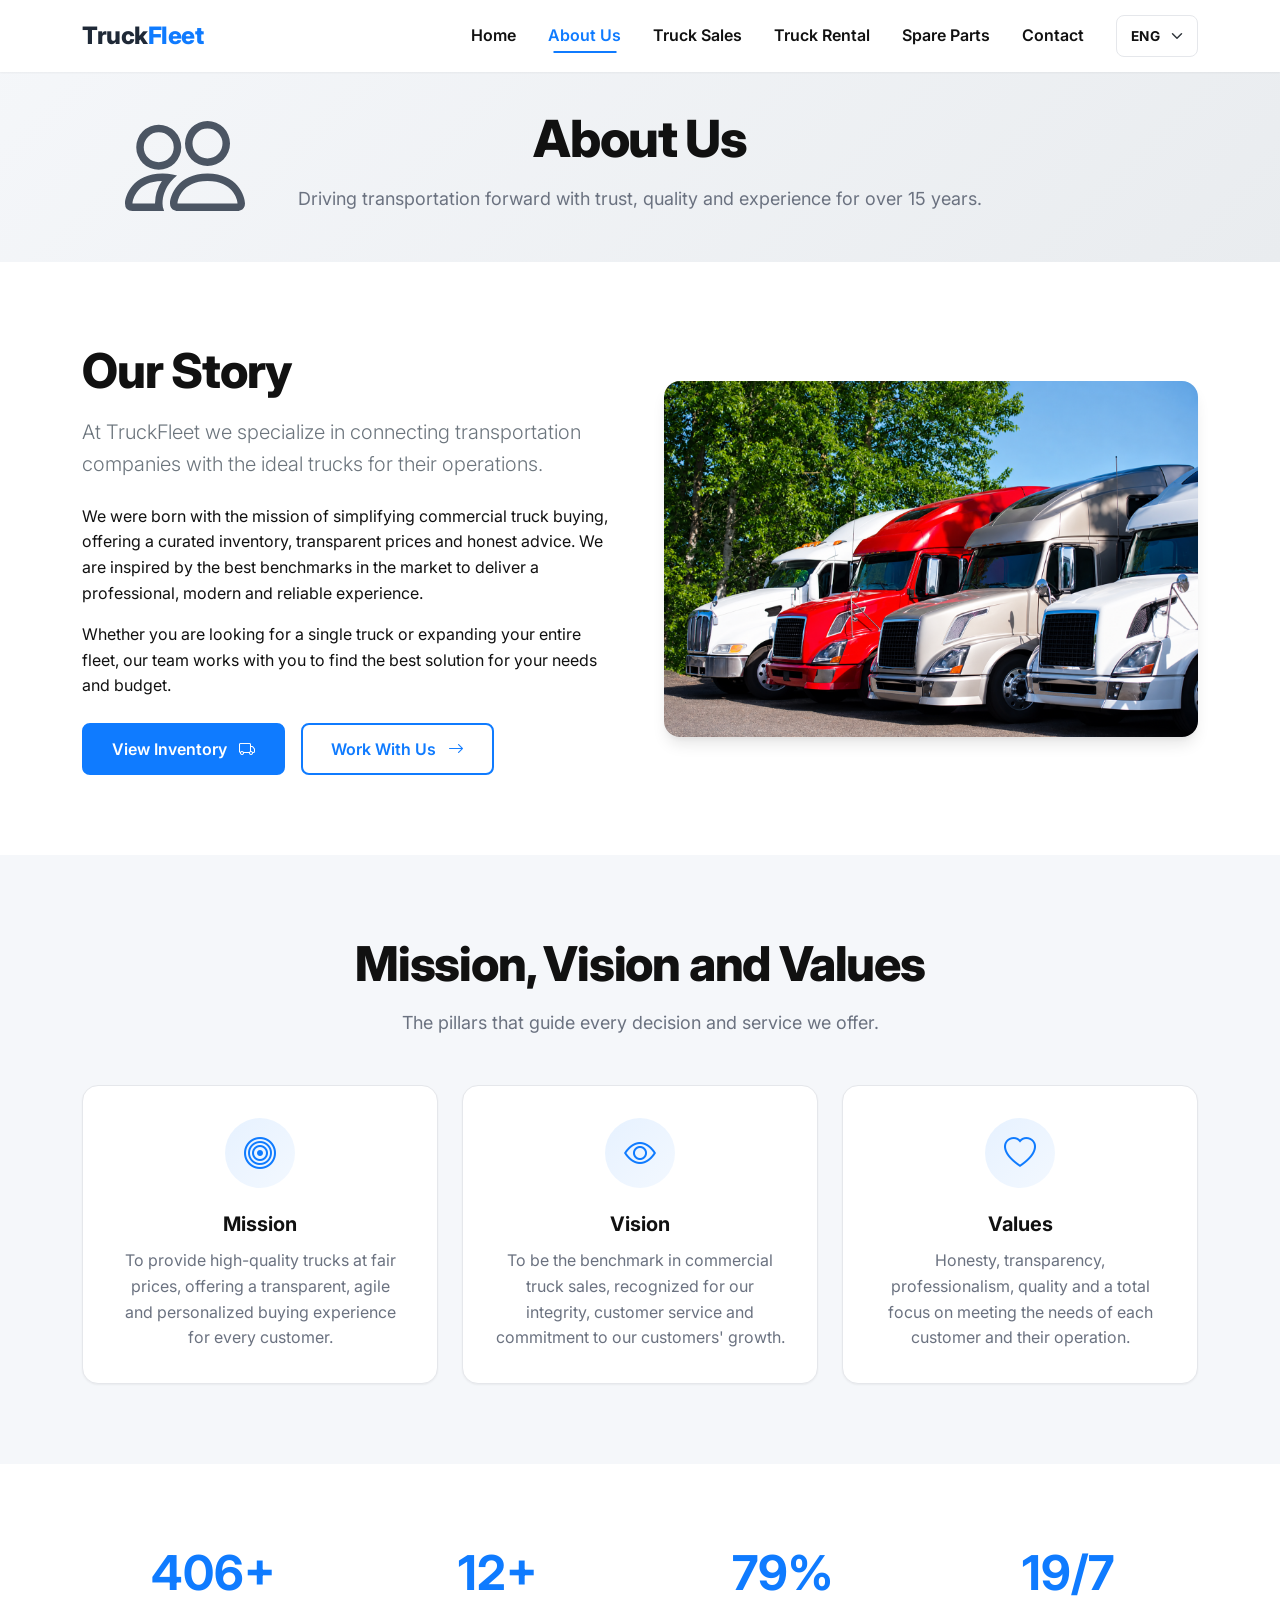
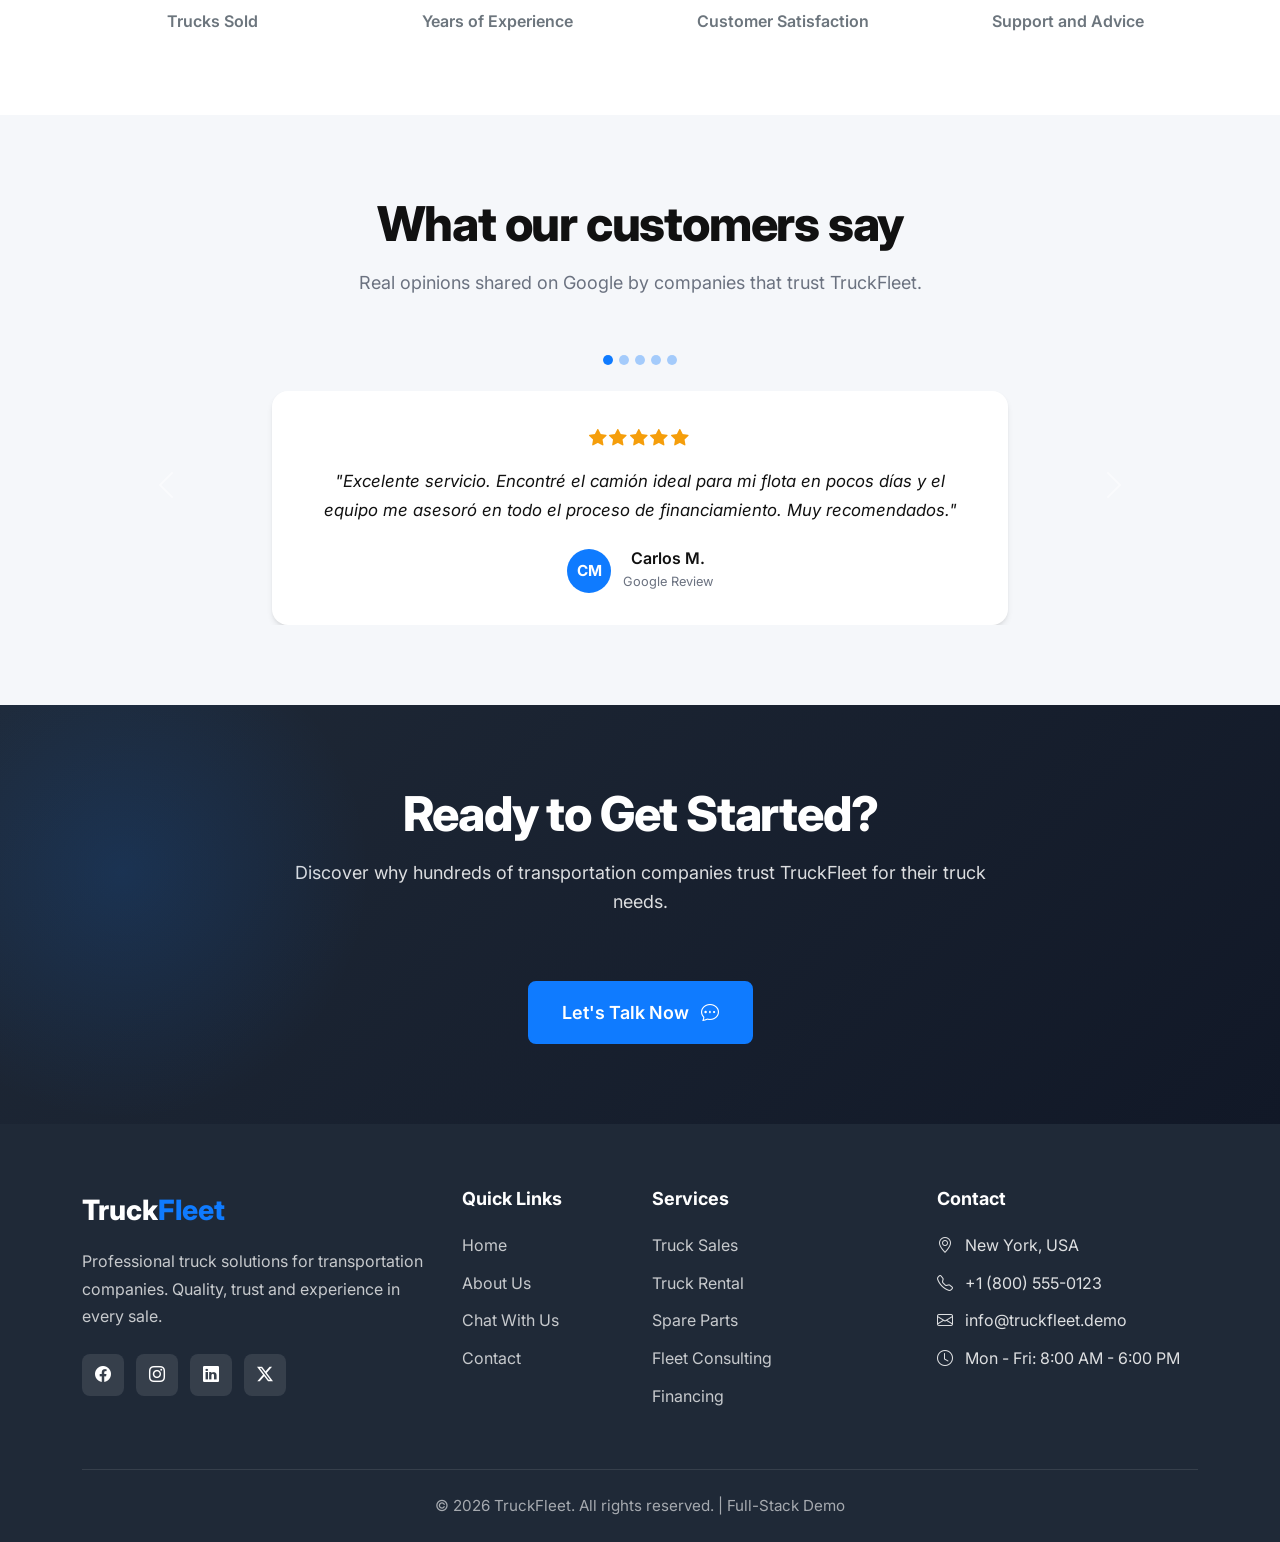
==== frontend/pages/about.html @ 60c34668 "Primer commit" ====
<!DOCTYPE html>
<html lang="en">

<head>
  <meta charset="UTF-8" />
  <meta name="viewport" content="width=device-width, initial-scale=1.0" />
  <meta name="description" content="TruckFleet - Conoce nuestra historia, misión, visión y valores." />
  <title>TruckFleet | Nosotros</title>

  <!-- Idioma: aplica la preferencia antes de pintar para evitar parpadeos -->
  <script>
    (function () {
      var language = "en";
      try {
        language = localStorage.getItem("truckfleet-language") || "en";
      } catch (error) {
        language = "en";
      }
      document.documentElement.lang = language;
      document.documentElement.classList.add("i18n-pending");
      window.setTimeout(function () {
        document.documentElement.classList.remove("i18n-pending");
      }, 2500);
    })();
  </script>

  <!-- Favicon -->
  <link rel="icon" type="image/svg+xml" href="data:image/svg+xml,%3Csvg xmlns='http://www.w3.org/2000/svg' viewBox='0 0 24 24'%3E%3Cpath fill='%230F7BFF' d='M18.92 6.01C18.72 5.42 18.16 5 17.5 5h-11c-.66 0-1.22.42-1.42 1.01L3 12v8c0 .55.45 1 1 1h1c.55 0 1-.45 1-1v-1h12v1c0 .55.45 1 1 1h1c.55 0 1-.45 1-1v-8l-2.08-5.99zM6.5 16c-.83 0-1.5-.67-1.5-1.5S5.67 13 6.5 13s1.5.67 1.5 1.5S7.33 16 6.5 16zm11 0c-.83 0-1.5-.67-1.5-1.5s.67-1.5 1.5-1.5 1.5.67 1.5 1.5-.67 1.5-1.5 1.5zM5 11l1.5-4.5h11L19 11H5z'/%3E%3C/svg%3E" />

  <!-- Bootstrap 5 CSS -->
  <link href="https://cdn.jsdelivr.net/npm/bootstrap@5.3.3/dist/css/bootstrap.min.css" rel="stylesheet" />

  <!-- Bootstrap Icons -->
  <link rel="stylesheet" href="https://cdn.jsdelivr.net/npm/bootstrap-icons@1.11.3/font/bootstrap-icons.min.css" />

  <!-- Google Fonts -->
  <link rel="preconnect" href="https://fonts.googleapis.com" />
  <link rel="preconnect" href="https://fonts.gstatic.com" crossorigin />
  <link href="https://fonts.googleapis.com/css2?family=Inter:wght@300;400;500;600;700;800&display=swap"
    rel="stylesheet" />

  <!-- Custom CSS -->
  <link rel="stylesheet" href="../assets/css/styles.css" />
</head>

<body>
  <!-- Navbar -->
  <nav class="navbar navbar-expand-lg navbar-light fixed-top">
    <div class="container">
      <a class="navbar-brand" href="../../index.html">
        Truck<span>Fleet</span>
      </a>
      <button class="navbar-toggler" type="button" data-bs-toggle="collapse" data-bs-target="#navbarNav"
        aria-controls="navbarNav" aria-expanded="false" aria-label="Alternar navegación">
        <span class="navbar-toggler-icon"></span>
      </button>
      <div class="collapse navbar-collapse" id="navbarNav">
        <ul class="navbar-nav ms-auto">
          <li class="nav-item">
            <a class="nav-link" href="../../index.html">Inicio</a>
          </li>
          <li class="nav-item">
            <a class="nav-link active" href="./about.html">Nosotros</a>
          </li>
          <li class="nav-item">
            <a class="nav-link" href="./truck-sales.html">Venta de Camiones</a>
          </li>
          <li class="nav-item">
            <a class="nav-link" href="./truck-rental.html">Renta de Camiones</a>
          </li>
          <li class="nav-item">
            <a class="nav-link" href="./spare-parts.html">Repuestos</a>
          </li>
          <li class="nav-item">
            <a class="nav-link" href="./contact.html">Contacto</a>
          </li>
          <li class="nav-item language-switcher ms-lg-3 mt-2 mt-lg-0">
            <select id="languageSelect" class="form-select language-select" aria-label="Idioma">
              <option value="en">ENG</option>
              <option value="es">SPA</option>
            </select>
          </li>
        </ul>
      </div>
    </div>
  </nav>

  <!-- Page Header -->
  <header class="page-header page-header--with-icon">
    <div class="container">
      <div class="page-header-content">
        <!-- Icono de equipo (About Us) -->
        <svg class="page-header-icon" viewBox="0 0 16 16" fill="currentColor" aria-hidden="true" focusable="false">
          <path
            d="M15 14s1 0 1-1-1-4-5-4-5 3-5 4 1 1 1 1zm-7.978-1L7 12.996c.001-.264.167-1.03.76-1.72C8.312 10.629 9.282 10 11 10c1.717 0 2.687.63 3.24 1.276.593.69.758 1.457.76 1.72l-.008.002-.014.002zM11 7a2 2 0 1 0 0-4 2 2 0 0 0 0 4m3-2a3 3 0 1 1-6 0 3 3 0 0 1 6 0M6.936 9.28a6 6 0 0 0-1.23-.247A7 7 0 0 0 5 9c-4 0-5 3-5 4q0 1 1 1h4.216A2.24 2.24 0 0 1 5 13c0-1.01.377-2.042 1.09-2.904.243-.294.526-.569.846-.816M4.92 10A5.5 5.5 0 0 0 4 13H1c0-.26.164-1.03.76-1.724.545-.636 1.492-1.256 3.16-1.275ZM1.5 5.5a3 3 0 1 1 6 0 3 3 0 0 1-6 0m3-2a2 2 0 1 0 0 4 2 2 0 0 0 0-4" />
        </svg>
        <div>
          <h1 class="page-title">Sobre Nosotros</h1>
          <p class="page-subtitle">
            Impulsando el transporte con confianza, calidad y experiencia desde
            hace más de 15 años.
          </p>
        </div>
      </div>
    </div>
  </header>

  <!-- About Section -->
  <section class="section-padding">
    <div class="container">
      <div class="row align-items-center g-5">
        <div class="col-lg-6">
          <h2 class="section-title mb-3">Nuestra Historia</h2>
          <p class="lead text-secondary mb-4">
            En TruckFleet nos especializamos en conectar a empresas de
            transporte con los camiones ideales para sus operaciones.
          </p>
          <p class="mb-3">
            Nacimos con la misión de simplificar la compra de camiones
            comerciales, ofreciendo un inventario curado, precios transparentes
            y asesoría honesta. Nos inspiramos en los mejores referentes del
            mercado para brindar una experiencia profesional, moderna y
            confiable.
          </p>
          <p class="mb-4">
            Ya sea que busques un solo camión o ampliar toda tu flota, nuestro
            equipo trabaja contigo para encontrar la mejor solución adaptada a
            tus necesidades y presupuesto.
          </p>
          <div class="d-flex flex-wrap gap-3">
            <a href="./truck-sales.html" class="btn btn-primary">
              Ver Inventario
              <i class="bi bi-truck ms-2"></i>
            </a>
            <a href="./contact.html" class="btn btn-outline-primary">
              Trabaja con Nosotros
              <i class="bi bi-arrow-right ms-2"></i>
            </a>
          </div>
        </div>
        <div class="col-lg-6">
          <img src="../assets/img/second_demo_webp_truck_image_1.png" alt="Flota de camiones profesionales" class="about-image img-fluid"
            loading="lazy" />
        </div>
      </div>
    </div>
  </section>

  <!-- Mission Vision Values -->
  <section class="section-padding section-bg-light">
    <div class="container">
      <div class="text-center">
        <h2 class="section-title">Misión, Visión y Valores</h2>
        <p class="section-subtitle">
          Los pilares que guían cada decisión y servicio que ofrecemos.
        </p>
      </div>
      <div class="row g-4">
        <div class="col-md-4">
          <div class="value-card">
            <div class="value-icon">
              <i class="bi bi-bullseye"></i>
            </div>
            <h4 class="value-title">Misión</h4>
            <p class="value-text">
              Proporcionar camiones de alta calidad a precios justos,
              ofreciendo una experiencia de compra transparente, ágil y
              personalizada para cada cliente.
            </p>
          </div>
        </div>
        <div class="col-md-4">
          <div class="value-card">
            <div class="value-icon">
              <i class="bi bi-eye"></i>
            </div>
            <h4 class="value-title">Visión</h4>
            <p class="value-text">
              Ser la referencia en venta de camiones comerciales, reconocidos
              por nuestra integridad, servicio al cliente y compromiso con el
              crecimiento de nuestros clientes.
            </p>
          </div>
        </div>
        <div class="col-md-4">
          <div class="value-card">
            <div class="value-icon">
              <i class="bi bi-heart"></i>
            </div>
            <h4 class="value-title">Valores</h4>
            <p class="value-text">
              Honradez, transparencia, profesionalismo, calidad y enfoque
              total en satisfacer las necesidades de cada cliente y su
              operación.
            </p>
          </div>
        </div>
      </div>
    </div>
  </section>

  <!-- Stats Section -->
  <section class="section-padding">
    <div class="container">
      <div class="row text-center g-4">
        <div class="col-md-3 col-6">
          <h2 class="display-5 fw-bold text-primary-custom mb-2" data-count="500" data-suffix="+">500+</h2>
          <p class="text-secondary fw-semibold mb-0">Camiones Vendidos</p>
        </div>
        <div class="col-md-3 col-6">
          <h2 class="display-5 fw-bold text-primary-custom mb-2" data-count="15" data-suffix="+">15+</h2>
          <p class="text-secondary fw-semibold mb-0">Años de Experiencia</p>
        </div>
        <div class="col-md-3 col-6">
          <h2 class="display-5 fw-bold text-primary-custom mb-2" data-count="98" data-suffix="%">98%</h2>
          <p class="text-secondary fw-semibold mb-0">Satisfacción Cliente</p>
        </div>
        <div class="col-md-3 col-6">
          <h2 class="display-5 fw-bold text-primary-custom mb-2" data-count="24" data-suffix="/7">24/7</h2>
          <p class="text-secondary fw-semibold mb-0">Soporte y Asesoría</p>
        </div>
      </div>
    </div>
  </section>

  <!-- Reviews Section -->
  <section class="section-padding section-bg-light">
    <div class="container">
      <div class="text-center mb-5">
        <h2 class="section-title">Lo que dicen nuestros clientes</h2>
        <p class="section-subtitle">
          Opiniones reales compartidas en Google por empresas que confían en
          TruckFleet.
        </p>
      </div>
      <div id="reviewsCarousel" class="carousel slide review-carousel" data-bs-ride="carousel" data-bs-interval="5000">
        <div class="carousel-indicators">
          <button type="button" data-bs-target="#reviewsCarousel" data-bs-slide-to="0" class="active" aria-current="true" aria-label="Opinión 1"></button>
          <button type="button" data-bs-target="#reviewsCarousel" data-bs-slide-to="1" aria-label="Opinión 2"></button>
          <button type="button" data-bs-target="#reviewsCarousel" data-bs-slide-to="2" aria-label="Opinión 3"></button>
          <button type="button" data-bs-target="#reviewsCarousel" data-bs-slide-to="3" aria-label="Opinión 4"></button>
          <button type="button" data-bs-target="#reviewsCarousel" data-bs-slide-to="4" aria-label="Opinión 5"></button>
        </div>
        <div class="carousel-inner">
          <div class="carousel-item active">
            <div class="row justify-content-center">
              <div class="col-lg-8">
                <div class="review-card">
                  <div class="review-stars">
                    <i class="bi bi-star-fill"></i><i class="bi bi-star-fill"></i><i class="bi bi-star-fill"></i><i class="bi bi-star-fill"></i><i class="bi bi-star-fill"></i>
                  </div>
                  <p class="review-text">
                    "Excelente servicio. Encontré el camión ideal para mi flota en
                    pocos días y el equipo me asesoró en todo el proceso de
                    financiamiento. Muy recomendados."
                  </p>
                  <div class="review-author">
                    <div class="review-avatar">CM</div>
                    <div>
                      <h6 class="review-name mb-0">Carlos M.</h6>
                      <small class="review-source">Google Review</small>
                    </div>
                  </div>
                </div>
              </div>
            </div>
          </div>
          <div class="carousel-item">
            <div class="row justify-content-center">
              <div class="col-lg-8">
                <div class="review-card">
                  <div class="review-stars">
                    <i class="bi bi-star-fill"></i><i class="bi bi-star-fill"></i><i class="bi bi-star-fill"></i><i class="bi bi-star-fill"></i><i class="bi bi-star-fill"></i>
                  </div>
                  <p class="review-text">
                    "Los repuestos originales que ofrecen son de primera calidad.
                    El envío fue rápido y la garantía me dio mucha tranquilidad
                    para mi operación."
                  </p>
                  <div class="review-author">
                    <div class="review-avatar">AR</div>
                    <div>
                      <h6 class="review-name mb-0">Ana R.</h6>
                      <small class="review-source">Google Review</small>
                    </div>
                  </div>
                </div>
              </div>
            </div>
          </div>
          <div class="carousel-item">
            <div class="row justify-content-center">
              <div class="col-lg-8">
                <div class="review-card">
                  <div class="review-stars">
                    <i class="bi bi-star-fill"></i><i class="bi bi-star-fill"></i><i class="bi bi-star-fill"></i><i class="bi bi-star-fill"></i><i class="bi bi-star-fill"></i>
                  </div>
                  <p class="review-text">
                    "Renté un camión por tres meses y todo funcionó perfecto.
                    Mantenimiento incluido y soporte 24/7 real. Volveré a rentar
                    con ellos."
                  </p>
                  <div class="review-author">
                    <div class="review-avatar">JL</div>
                    <div>
                      <h6 class="review-name mb-0">Jorge L.</h6>
                      <small class="review-source">Google Review</small>
                    </div>
                  </div>
                </div>
              </div>
            </div>
          </div>
          <div class="carousel-item">
            <div class="row justify-content-center">
              <div class="col-lg-8">
                <div class="review-card">
                  <div class="review-stars">
                    <i class="bi bi-star-fill"></i><i class="bi bi-star-fill"></i><i class="bi bi-star-fill"></i><i class="bi bi-star-fill"></i><i class="bi bi-star-fill"></i>
                  </div>
                  <p class="review-text">
                    "Profesionales y transparentes. Los precios son competitivos
                    y la atención post-venta es excelente. Se nota la
                    experiencia."
                  </p>
                  <div class="review-author">
                    <div class="review-avatar">MG</div>
                    <div>
                      <h6 class="review-name mb-0">María G.</h6>
                      <small class="review-source">Google Review</small>
                    </div>
                  </div>
                </div>
              </div>
            </div>
          </div>
          <div class="carousel-item">
            <div class="row justify-content-center">
              <div class="col-lg-8">
                <div class="review-card">
                  <div class="review-stars">
                    <i class="bi bi-star-fill"></i><i class="bi bi-star-fill"></i><i class="bi bi-star-fill"></i><i class="bi bi-star-fill"></i><i class="bi bi-star-fill"></i>
                  </div>
                  <p class="review-text">
                    "La página es muy fácil de usar y el inventario está siempre
                    actualizado. Recomiendo TruckFleet sin dudar a otros
                    transportistas."
                  </p>
                  <div class="review-author">
                    <div class="review-avatar">LP</div>
                    <div>
                      <h6 class="review-name mb-0">Luis P.</h6>
                      <small class="review-source">Google Review</small>
                    </div>
                  </div>
                </div>
              </div>
            </div>
          </div>
        </div>
        <button class="carousel-control-prev" type="button" data-bs-target="#reviewsCarousel" data-bs-slide="prev">
          <span class="carousel-control-prev-icon" aria-hidden="true"></span>
          <span class="visually-hidden">Anterior</span>
        </button>
        <button class="carousel-control-next" type="button" data-bs-target="#reviewsCarousel" data-bs-slide="next">
          <span class="carousel-control-next-icon" aria-hidden="true"></span>
          <span class="visually-hidden">Siguiente</span>
        </button>
      </div>
    </div>
  </section>

  <!-- CTA -->
  <section class="cta-section section-padding">
    <div class="container">
      <div class="row justify-content-center text-center">
        <div class="col-lg-8">
          <h2 class="section-title">¿Listo para Empezar?</h2>
          <p class="section-subtitle">
            Descubre por qué cientos de empresas de transporte confían en
            TruckFleet para sus necesidades de camiones.
          </p>
          <a href="./contact.html" class="btn btn-primary btn-lg mt-3">
            Hablemos Ahora
            <i class="bi bi-chat-dots ms-2"></i>
          </a>
        </div>
      </div>
    </div>
  </section>

  <!-- Footer -->
  <footer class="footer">
    <div class="container">
      <div class="row g-4">
        <div class="col-lg-4 col-md-6">
          <a class="footer-brand" href="../../index.html">Truck<span>Fleet</span></a>
          <p class="footer-text">
            Soluciones profesionales en camiones para empresas de transporte.
            Calidad, confianza y experiencia en cada venta.
          </p>
          <div class="footer-social">
            <a href="#" class="social-link"><i class="bi bi-facebook"></i></a>
            <a href="#" class="social-link"><i class="bi bi-instagram"></i></a>
            <a href="#" class="social-link"><i class="bi bi-linkedin"></i></a>
            <a href="#" class="social-link"><i class="bi bi-twitter-x"></i></a>
          </div>
        </div>
        <div class="col-lg-2 col-md-6">
          <h5 class="footer-title">Enlaces Rápidos</h5>
          <ul class="footer-links">
            <li><a href="../../index.html">Inicio</a></li>
            <li><a href="./about.html">Nosotros</a></li>
            <li><a href="./contact.html">Chat With Us</a></li>
            <li><a href="./contact.html">Contacto</a></li>
          </ul>
        </div>
        <div class="col-lg-3 col-md-6">
          <h5 class="footer-title">Servicios</h5>
          <ul class="footer-links">
            <li><a href="./truck-sales.html">Venta de Camiones</a></li>
            <li><a href="./truck-rental.html">Renta de Camiones</a></li>
            <li><a href="./spare-parts.html">Spare Parts</a></li>
            <li><a href="./contact.html">Asesoría para Flotas</a></li>
            <li><a href="./contact.html">Financiamiento</a></li>
          </ul>
        </div>
        <div class="col-lg-3 col-md-6">
          <h5 class="footer-title">Contacto</h5>
          <ul class="footer-links">
            <li><i class="bi bi-geo-alt me-2"></i> New York, EE. UU.</li>
            <li><i class="bi bi-telephone me-2"></i> +1 (800) 555-0123</li>
            <li><i class="bi bi-envelope me-2"></i> info@truckfleet.demo</li>
            <li><i class="bi bi-clock me-2"></i> Lun - Vie: 8:00 AM - 6:00 PM</li>
          </ul>
        </div>
      </div>
      <div class="footer-bottom">
        <div class="text-center">
          <p class="copyright">
            &copy; <span id="current-year"></span> TruckFleet. Todos los
            derechos reservados. | Demo Full-Stack
          </p>
        </div>
      </div>
    </div>
  </footer>

  <!-- Bootstrap 5 JS -->
  <script src="https://cdn.jsdelivr.net/npm/bootstrap@5.3.3/dist/js/bootstrap.bundle.min.js"></script>
  <!-- Idioma compartido -->
  <script src="../assets/js/i18n.js"></script>
  <!-- Custom JS -->
  <script src="../assets/js/main.js"></script>
</body>

</html>
---- frontend/assets/css/styles.css ----
/* ===================================
   TruckFleet - Estilos personalizados
   =================================== */

:root {
  /* Paleta de colores */
  --primary-color: #0f7bff;
  --primary-color-hover: #0c6ce0;
  --secondary-color: #1f2937;
  --bg-light: #f5f7fa;
  --text-primary: #111111;
  --text-secondary: #6b7280;
  --border-color: #e5e7eb;
  --white: #ffffff;
  --success: #10b981;
  --warning: #f59e0b;
  --danger: #ef4444;

  /* Tipografía */
  --font-primary: "Inter", -apple-system, BlinkMacSystemFont, "Segoe UI", Roboto,
    Oxygen, Ubuntu, Cantarell, sans-serif;

  /* Espaciados */
  --section-padding: 5rem 0;
  --section-padding-sm: 3rem 0;

  /* Altura de la navbar fija (usada para compensar el encabezado de página) */
  --navbar-height: 76px;

  /* Sombras */
  --shadow-sm: 0 1px 2px 0 rgba(0, 0, 0, 0.05);
  --shadow-md: 0 4px 6px -1px rgba(0, 0, 0, 0.1),
    0 2px 4px -1px rgba(0, 0, 0, 0.06);
  --shadow-lg: 0 10px 15px -3px rgba(0, 0, 0, 0.1),
    0 4px 6px -2px rgba(0, 0, 0, 0.05);
  --shadow-xl: 0 20px 25px -5px rgba(0, 0, 0, 0.1),
    0 10px 10px -5px rgba(0, 0, 0, 0.04);

  /* Transiciones */
  --transition-base: all 0.3s ease-in-out;
}

* {
  margin: 0;
  padding: 0;
  box-sizing: border-box;
}

html {
  scroll-behavior: smooth;
  scroll-padding-top: 76px;
}

body {
  font-family: var(--font-primary);
  color: var(--text-primary);
  line-height: 1.6;
  overflow-x: hidden;
}

/* Evita el parpadeo del contenido en español mientras i18n.js aplica el idioma */
html.i18n-pending body {
  visibility: hidden;
}

h1,
h2,
h3,
h4,
h5,
h6 {
  font-weight: 700;
  line-height: 1.2;
  color: var(--text-primary);
}

a {
  text-decoration: none;
  color: inherit;
  transition: var(--transition-base);
}

a:hover {
  color: var(--primary-color);
}

img {
  max-width: 100%;
  height: auto;
  display: block;
}

/* ===================================
   Navbar
   =================================== */

.navbar {
  background-color: var(--white);
  box-shadow: var(--shadow-sm);
  padding: 0.75rem 0;
  transition: var(--transition-base);
}

.navbar-brand {
  font-size: 1.5rem;
  font-weight: 800;
  color: var(--secondary-color);
  letter-spacing: -0.02em;
}

.navbar-brand span {
  color: var(--primary-color);
}

.navbar-nav .nav-link {
  font-weight: 600;
  color: var(--text-primary);
  padding: 0.5rem 1rem !important;
  position: relative;
  transition: var(--transition-base);
}

.navbar-nav .nav-link:hover,
.navbar-nav .nav-link.active {
  color: var(--primary-color);
}

.navbar-nav .nav-link::after {
  content: "";
  position: absolute;
  bottom: 0.25rem;
  left: 50%;
  transform: translateX(-50%);
  width: 0;
  height: 2px;
  background-color: var(--primary-color);
  transition: var(--transition-base);
  opacity: 0;
}

.navbar-nav .nav-link:hover::after,
.navbar-nav .nav-link.active::after {
  width: 60%;
  opacity: 1;
}

.navbar-toggler {
  border: none;
  padding: 0.5rem;
}

.navbar-toggler:focus {
  box-shadow: none;
}

.navbar-toggler-icon {
  background-image: url("data:image/svg+xml,%3csvg xmlns='http://www.w3.org/2000/svg' viewBox='0 0 30 30'%3e%3cpath stroke='%23111111' stroke-linecap='round' stroke-miterlimit='10' stroke-width='2' d='M4 7h22M4 15h22M4 23h22'/%3e%3c/svg%3e");
}

/* Selector de idioma del navbar */
.language-switcher {
  display: flex;
  align-items: center;
}

.language-select {
  width: auto;
  min-width: 82px;
  padding: 0.45rem 1.9rem 0.45rem 0.7rem;
  font-size: 0.85rem;
  font-weight: 700;
  letter-spacing: 0.03em;
  color: var(--text-primary);
  border: 1px solid var(--border-color);
  border-radius: 0.5rem;
  background-color: var(--white);
  cursor: pointer;
}

.language-select:hover {
  border-color: var(--primary-color);
}

.language-select:focus {
  border-color: var(--primary-color);
  box-shadow: 0 0 0 0.2rem rgba(15, 123, 255, 0.15);
}

@media (max-width: 991.98px) {
  .language-switcher {
    display: block;
  }

  .language-select {
    width: 100%;
    max-width: 140px;
  }
}

/* ===================================
   Botones
   =================================== */

.btn {
  font-weight: 600;
  padding: 0.75rem 1.75rem;
  border-radius: 0.5rem;
  transition: var(--transition-base);
  border-width: 2px;
}

.btn-primary {
  background-color: var(--primary-color);
  border-color: var(--primary-color);
  color: var(--white);
}

.btn-primary:hover,
.btn-primary:focus,
.btn-primary:active {
  background-color: var(--primary-color-hover);
  border-color: var(--primary-color-hover);
  color: var(--white);
  transform: translateY(-1px);
  box-shadow: var(--shadow-md);
}

.btn-outline-primary {
  color: var(--primary-color);
  border-color: var(--primary-color);
}

.btn-outline-primary:hover,
.btn-outline-primary:focus {
  background-color: var(--primary-color);
  border-color: var(--primary-color);
  color: var(--white);
  transform: translateY(-1px);
}

.btn-outline-light {
  color: var(--white);
  border-color: var(--white);
}

.btn-outline-light:hover {
  background-color: var(--white);
  color: var(--secondary-color);
}

.btn-secondary {
  background-color: var(--secondary-color);
  border-color: var(--secondary-color);
}

.btn-secondary:hover {
  background-color: #111827;
  border-color: #111827;
  transform: translateY(-1px);
}

.btn-lg {
  padding: 1rem 2rem;
  font-size: 1.125rem;
}

/* ===================================
   Hero Section
   =================================== */

.hero-section {
  background: linear-gradient(135deg, #f5f7fa 0%, #e9ecef 100%);
  padding: calc(var(--navbar-height) + 5rem) 0 var(--section-padding);
  position: relative;
  overflow: hidden;
}

.hero-section::before {
  content: "";
  position: absolute;
  top: -10%;
  right: -5%;
  width: 600px;
  height: 600px;
  background: radial-gradient(
    circle,
    rgba(15, 123, 255, 0.08) 0%,
    rgba(15, 123, 255, 0) 70%
  );
  border-radius: 50%;
  pointer-events: none;
}

.hero-title {
  font-size: clamp(2.25rem, 4.5vw, 3.50rem);
  font-weight: 800;
  letter-spacing: -0.03em;
  margin-bottom: 1.5rem;
}

.hero-subtitle {
  font-size: 1.25rem;
  color: var(--text-secondary);
  margin-bottom: 2rem;
  line-height: 1.7;
}

.hero-buttons {
  display: flex;
  flex-direction: row;
  flex-wrap: wrap;
  gap: 1rem;
  margin-top: 1.5rem;
  margin-bottom: 3rem;
}

.hero-buttons-row {
  justify-content: flex-start;
  align-items: center;
}

.hero-stats {
  display: flex;
  flex-wrap: wrap;
  gap: 2.5rem;
  padding-top: 2rem;
  border-top: 1px solid var(--border-color);
}

.stat-item {
  text-align: left;
}

.stat-number {
  font-size: 2.25rem;
  font-weight: 800;
  color: var(--primary-color);
  line-height: 1;
  margin-bottom: 0.5rem;
}

.stat-label {
  font-size: 0.95rem;
  color: var(--text-secondary);
  font-weight: 600;
  margin-bottom: 0;
}

.hero-image-wrapper {
  position: relative;
  padding: 1rem;
  overflow: visible;
  margin-top: 50px; /*image position adjustment*/
}

.hero-image {
  border-radius: 1rem;
  box-shadow: var(--shadow-xl);
  transition: var(--transition-base);
  transform: perspective(1000px) rotateY(-5deg) rotateX(2deg) scale(1.1025) translateX(5%) translateY(-5%);
  width: 110.25%;
  height: auto;
}

.hero-image:hover {
  transform: perspective(1000px) rotateY(-3deg) rotateX(1deg) scale(1.12275) translateX(5%) translateY(-5%);
}

/* ===================================
   Secciones generales
   =================================== */

.section-padding {
  padding: var(--section-padding);
}

.section-padding-sm {
  padding: var(--section-padding-sm);
}

.section-bg-light {
  background-color: var(--bg-light);
}

.section-title {
  font-size: clamp(2rem, 4vw, 3rem);
  font-weight: 800;
  letter-spacing: -0.025em;
  margin-bottom: 1rem;
}

.section-subtitle {
  font-size: 1.125rem;
  color: var(--text-secondary);
  margin-bottom: 3rem;
  max-width: 700px;
  margin-left: auto;
  margin-right: auto;
}

/* ===================================
   Features / Cards
   =================================== */

.feature-card {
  background-color: var(--white);
  padding: 2rem;
  border-radius: 1rem;
  box-shadow: var(--shadow-sm);
  transition: var(--transition-base);
  height: 100%;
  border: 1px solid transparent;
}

.feature-card:hover {
  transform: translateY(-5px);
  box-shadow: var(--shadow-lg);
  border-color: var(--border-color);
}

.feature-icon {
  width: 64px;
  height: 64px;
  background: linear-gradient(
    135deg,
    rgba(15, 123, 255, 0.1) 0%,
    rgba(15, 123, 255, 0.05) 100%
  );
  border-radius: 1rem;
  display: flex;
  align-items: center;
  justify-content: center;
  margin-bottom: 1.5rem;
  color: var(--primary-color);
  font-size: 1.75rem;
  transition: var(--transition-base);
}

.feature-card:hover .feature-icon {
  transform: scale(1.1);
  background: linear-gradient(
    135deg,
    rgba(15, 123, 255, 0.15) 0%,
    rgba(15, 123, 255, 0.08) 100%
  );
}

.feature-title {
  font-size: 1.25rem;
  font-weight: 700;
  margin-bottom: 0.75rem;
}

.feature-text {
  color: var(--text-secondary);
  margin-bottom: 0;
}

/* ===================================
   Truck Cards (Inventario)
   =================================== */

.truck-card {
  background-color: var(--white);
  border-radius: 1rem;
  overflow: hidden;
  box-shadow: var(--shadow-sm);
  transition: var(--transition-base);
  height: 100%;
  border: 1px solid var(--border-color);
}

.truck-card:hover {
  transform: translateY(-5px);
  box-shadow: var(--shadow-lg);
}

.truck-card-img {
  width: 100%;
  height: 240px;
  object-fit: cover;
  background-color: var(--bg-light);
  transition: var(--transition-base);
  cursor: zoom-in;
}

.truck-card:hover .truck-card-img {
  transform: scale(1.05);
}

/* ===================================
   Carrusel de Camiones
   =================================== */

.truck-carousel {
  position: relative;
  overflow: hidden;
  background-color: var(--bg-light);
}

.truck-carousel-images {
  position: relative;
  width: 100%;
  height: 240px;
}

.truck-carousel-item {
  position: absolute;
  top: 0;
  left: 0;
  width: 100%;
  height: 100%;
  opacity: 0;
  transition: opacity 0.4s ease-in-out;
  pointer-events: none;
}

.truck-carousel-item.active {
  opacity: 1;
  pointer-events: auto;
}

.truck-carousel-item .truck-card-img {
  height: 240px;
  cursor: zoom-in;
}

.truck-carousel-arrow {
  position: absolute;
  top: 50%;
  transform: translateY(-50%);
  background-color: rgba(15, 123, 255, 0.45);
  color: var(--white);
  border: none;
  width: 38px;
  height: 38px;
  border-radius: 50%;
  display: flex;
  align-items: center;
  justify-content: center;
  cursor: pointer;
  z-index: 9;
  transition: var(--transition-base);
  opacity: 0.45;
  font-size: 1.1rem;
}

.truck-carousel-arrow:hover {
  background-color: rgba(15, 123, 255, 0.9);
  opacity: 0.9;
  transform: translateY(-50%) scale(1.05);
}

.truck-carousel-prev {
  left: 10px;
}

.truck-carousel-next {
  right: 10px;
}

.truck-carousel-desc {
  padding: 0.75rem 1.25rem 0;
  font-size: 0.875rem;
  color: var(--text-secondary);
  font-weight: 500;
  text-align: center;
  min-height: 2.25rem;
}

/* ===================================
   Modal de Zoom
   =================================== */

.truck-zoom-modal {
  position: fixed;
  top: 0;
  left: 0;
  width: 100%;
  height: 100%;
  background-color: rgba(0, 0, 0, 0.85);
  display: none;
  align-items: center;
  justify-content: center;
  z-index: 2000;
  opacity: 0;
  overflow: hidden;
  transition: opacity 0.3s ease-in-out;
}

.truck-zoom-modal.active {
  display: flex;
  opacity: 1;
}

.truck-zoom-modal-content {
  position: relative;
  max-width: 70%;
  max-height: 90%;
  display: flex;
  flex-direction: column;
  align-items: center;
  justify-content: center;
  animation: zoomIn 0.3s ease-in-out;
}

@keyframes zoomIn {
  from {
    transform: scale(0.9);
    opacity: 0;
  }
  to {
    transform: scale(1);
    opacity: 1;
  }
}

.truck-zoom-modal-img {
  max-width: 100%;
  max-height: 70vh;
  object-fit: contain;
  border-radius: 0.75rem;
  box-shadow: var(--shadow-xl);
  cursor: zoom-in;
  user-select: none;
  -webkit-user-drag: none;
  touch-action: none;
  will-change: transform;
  transition: transform 0.3s ease-out, transform-origin 0.3s ease-out;
}

.truck-zoom-modal-img.is-zoomed {
  cursor: grab;
}

.truck-zoom-modal-img.is-dragging {
  cursor: grabbing;
  transition: none;
}

.truck-zoom-modal-desc {
  margin-top: 1rem;
  color: var(--white);
  font-size: 1rem;
  font-weight: 500;
  text-align: center;
  padding: 0 1rem;
  text-shadow: 0 2px 10px rgba(0, 0, 0, 0.9);
}

.truck-zoom-modal-close {
  position: absolute;
  top: -40px;
  right: 0;
  background: none;
  border: none;
  color: var(--white);
  font-size: 2rem;
  cursor: pointer;
  transition: var(--transition-base);
  z-index: 2001;
}

.truck-zoom-modal-close:hover {
  color: var(--primary-color);
  transform: scale(1.1);
}

.truck-zoom-modal-arrow {
  position: absolute;
  top: 50%;
  transform: translateY(-50%);
  background: none;
  background-color: transparent;
  border: none;
  padding: 0;
  color: var(--white);
  width: 64px;
  height: 96px;
  display: flex;
  align-items: center;
  justify-content: center;
  cursor: pointer;
  z-index: 2001;
  transition: var(--transition-base);
  font-size: 3.25rem;
  font-weight: 300;
  line-height: 1;
  opacity: 0.8;
  text-shadow: 0 2px 10px rgba(0, 0, 0, 0.75);
  -webkit-text-stroke: 0.5px rgba(0, 0, 0, 0.35);
}

.truck-zoom-modal-arrow:hover,
.truck-zoom-modal-arrow:focus-visible {
  background: none;
  background-color: transparent;
  color: var(--white);
  transform: translateY(-50%) scale(1.15);
  opacity: 1;
  outline: none;
}

.truck-zoom-modal-prev {
  left: 20px;
}

.truck-zoom-modal-next {
  right: 20px;
}

.truck-zoom-modal-counter {
  margin-top: 0.5rem;
  color: var(--white);
  font-size: 0.875rem;
  font-weight: 500;
  letter-spacing: 0.1em;
  opacity: 0.8;
  text-shadow: 0 2px 10px rgba(0, 0, 0, 0.9);
}

.truck-zoom-modal-hint {
  margin-top: 0.25rem;
  color: var(--white);
  font-size: 0.8rem;
  font-weight: 400;
  letter-spacing: 0.02em;
  opacity: 0.75;
  text-shadow: 0 2px 10px rgba(0, 0, 0, 0.9);
}

.truck-zoom-modal-img-anim {
  animation: zoomImageIn 0.35s ease-in-out;
}

@keyframes zoomImageIn {
  from {
    opacity: 0.3;
  }
  to {
    opacity: 1;
  }
}

.truck-card-body {
  padding: 1.5rem;
}

.truck-card-title {
  font-size: 1.25rem;
  font-weight: 700;
  margin-bottom: 0.5rem;
}

.truck-card-meta {
  display: flex;
  flex-wrap: wrap;
  gap: 0.5rem 1rem;
  margin-bottom: 1rem;
  padding-bottom: 1rem;
  border-bottom: 1px solid var(--border-color);
}

.truck-card-meta-item {
  font-size: 0.875rem;
  color: var(--text-secondary);
  display: flex;
  align-items: center;
  gap: 0.375rem;
}

.truck-card-price {
  font-size: 1.75rem;
  font-weight: 800;
  color: var(--primary-color);
  margin-bottom: 1rem;
  line-height: 1;
}

.truck-card-price span {
  font-size: 0.95rem;
  font-weight: 600;
  color: var(--text-secondary);
}

.truck-card-footer {
  padding: 0 1.5rem 1.5rem;
}

/* ===================================
   Cards de Servicios (Home)
   =================================== */

.service-card {
  display: flex;
  flex-direction: column;
}

.service-card .truck-card-body {
  flex: 1 1 auto;
}

.service-card-kicker {
  display: inline-flex;
  align-items: center;
  gap: 0.375rem;
  align-self: flex-start;
  margin-bottom: 0.625rem;
  padding: 0.3rem 0.7rem;
  border-radius: 999px;
  background-color: rgba(15, 123, 255, 0.1);
  color: var(--primary-color);
  font-size: 0.75rem;
  font-weight: 700;
  letter-spacing: 0.06em;
  text-transform: uppercase;
}

.service-card-desc {
  color: var(--text-secondary);
  font-size: 0.9375rem;
  line-height: 1.6;
  margin-bottom: 1rem;
}

.service-card-features {
  list-style: none;
  margin: 0;
  padding: 0;
  display: grid;
  gap: 0.45rem;
  font-size: 0.875rem;
  color: var(--text-primary);
}

.service-card-features li {
  display: flex;
  align-items: flex-start;
  gap: 0.5rem;
}

.service-card-features i {
  color: var(--success);
  font-size: 0.95rem;
  line-height: 1.5;
  transition: color 0.2s ease;
}

.service-card-features li {
  transition: font-weight 0.2s ease;
}

.service-card-features li.is-active {
  font-weight: 700;
}

.service-card-features li.is-active i {
  color: var(--primary-color);
}

/* ===================================
   Marquee de marcas (index)
   =================================== */
.brand-marquee-section {
  padding-top: 2rem;
  padding-bottom: 2rem;
}

.brand-marquee {
  overflow: hidden;
  position: relative;
  width: 100%;
  -webkit-mask-image: linear-gradient(to right, transparent, #000 8%, #000 92%, transparent);
  mask-image: linear-gradient(to right, transparent, #000 8%, #000 92%, transparent);
}

.brand-marquee-track {
  display: flex;
  align-items: center;
  gap: 3.5rem;
  width: max-content;
  animation: brand-marquee-scroll 32s linear infinite;
}

.brand-marquee:hover .brand-marquee-track {
  animation-play-state: paused;
}

.brand-marquee-track img {
  height: 46px;
  width: auto;
  object-fit: contain;
  filter: grayscale(100%);
  opacity: 0.65;
  transition: filter 0.3s ease, opacity 0.3s ease, transform 0.3s ease;
}

.brand-marquee-track img:hover {
  filter: grayscale(0%);
  opacity: 1;
  transform: scale(1.08);
}

@keyframes brand-marquee-scroll {
  0% {
    transform: translateX(0);
  }
  100% {
    transform: translateX(-50%);
  }
}

@media (max-width: 576px) {
  .brand-marquee-track img {
    height: 34px;
  }
  .brand-marquee-track {
    gap: 2rem;
  }
}

/* ===================================
   Carrusel de opiniones (about)
   =================================== */
.review-carousel .carousel-indicators {
  position: static;
  margin-top: 1.5rem;
}

.review-carousel .carousel-indicators button {
  background-color: var(--primary-color);
  opacity: 0.35;
  width: 10px;
  height: 10px;
  border-radius: 50%;
}

.review-carousel .carousel-indicators button.active {
  opacity: 1;
}

.review-card {
  background: var(--white);
  border-radius: 1rem;
  padding: 2rem 2.25rem;
  box-shadow: var(--shadow-md);
  text-align: center;
}

.review-stars {
  color: #f59e0b;
  font-size: 1.1rem;
  margin-bottom: 1rem;
  letter-spacing: 0.15rem;
}

.review-text {
  font-size: 1.05rem;
  font-style: italic;
  color: var(--text-primary);
  margin-bottom: 1.5rem;
  line-height: 1.7;
}

.review-author {
  display: flex;
  align-items: center;
  justify-content: center;
  gap: 0.75rem;
}

.review-avatar {
  width: 44px;
  height: 44px;
  border-radius: 50%;
  background: var(--primary-color);
  color: var(--white);
  display: flex;
  align-items: center;
  justify-content: center;
  font-weight: 700;
  font-size: 0.95rem;
}

.review-name {
  font-weight: 600;
  color: var(--text-primary);
}

.review-source {
  color: var(--text-secondary);
  font-size: 0.8rem;
}

/* ===================================
   Filtros Inventario
   =================================== */

.filters-card {
  background-color: var(--white);
  padding: 1.75rem;
  border-radius: 1rem;
  box-shadow: var(--shadow-sm);
  border: 1px solid var(--border-color);
  position: sticky;
  top: 90px;
}

.filters-title {
  font-size: 1.25rem;
  font-weight: 700;
  margin-bottom: 1.5rem;
  padding-bottom: 1rem;
  border-bottom: 1px solid var(--border-color);
}

.form-label {
  font-weight: 600;
  color: var(--text-primary);
  margin-bottom: 0.5rem;
  font-size: 0.95rem;
}

.form-control,
.form-select {
  padding: 0.625rem 0.875rem;
  border-radius: 0.5rem;
  border: 1px solid var(--border-color);
  transition: var(--transition-base);
}

.form-control:focus,
.form-select:focus {
  border-color: var(--primary-color);
  box-shadow: 0 0 0 0.125rem rgba(15, 123, 255, 0.15);
}

/* ===================================
   Paginación Inventario
   =================================== */

.pagination {
  gap: 0.25rem;
}

.pagination .page-link {
  color: var(--text-primary);
  font-weight: 600;
  border: 1px solid var(--border-color);
  border-radius: 0.5rem !important;
  padding: 0.5rem 0.9rem;
  transition: var(--transition-base);
}

.pagination .page-link:hover,
.pagination .page-link:focus {
  color: var(--primary-color);
  background-color: var(--bg-light);
  border-color: var(--primary-color);
}

.pagination .page-item.active .page-link {
  background-color: var(--primary-color);
  border-color: var(--primary-color);
  color: var(--white);
}

.pagination .page-item.active .page-link:hover,
.pagination .page-item.active .page-link:focus {
  color: var(--white);
  background-color: var(--primary-color-hover);
  border-color: var(--primary-color-hover);
}

.pagination .page-item.disabled .page-link {
  color: var(--text-secondary);
  background-color: var(--bg-light);
  border-color: var(--border-color);
  cursor: not-allowed;
}

/* ===================================
   Estado vacío (Inventario)
   =================================== */

.inventory-empty {
  text-align: center;
  padding: 3rem 1.5rem;
  background-color: var(--white);
  border: 1px dashed var(--border-color);
  border-radius: 1rem;
}

.inventory-empty-icon {
  font-size: 2.5rem;
  color: var(--primary-color);
  margin-bottom: 1rem;
  display: block;
}

.inventory-empty-title {
  font-size: 1.25rem;
  font-weight: 700;
  margin-bottom: 0.5rem;
}

.inventory-empty-text {
  color: var(--text-secondary);
  margin-bottom: 0;
}

/* ===================================
   CTA Section
   =================================== */

.cta-section {
  background: linear-gradient(135deg, var(--secondary-color) 0%, #111827 100%);
  color: var(--white);
  position: relative;
  overflow: hidden;
}

.cta-section::before {
  content: "";
  position: absolute;
  top: -20%;
  left: -10%;
  width: 500px;
  height: 500px;
  background: radial-gradient(
    circle,
    rgba(15, 123, 255, 0.15) 0%,
    rgba(15, 123, 255, 0) 70%
  );
  border-radius: 50%;
  pointer-events: none;
}

.cta-section .section-title {
  color: var(--white);
}

.cta-section .section-subtitle {
  color: rgba(255, 255, 255, 0.85);
}

/* ===================================
   Página About
   =================================== */

.page-header {
  background: linear-gradient(135deg, var(--bg-light) 0%, #e9ecef 100%);
  /* Compensa la navbar fija para que el título no quede debajo de ella */
  padding: calc(var(--navbar-height) + 2rem) 0 3rem;
  text-align: center;
}

.page-title {
  font-size: clamp(2.25rem, 4vw, 3.5rem);
  font-weight: 800;
  letter-spacing: -0.025em;
  margin-bottom: 1rem;
}

.page-subtitle {
  font-size: 1.125rem;
  color: var(--text-secondary);
  max-width: 700px;
  margin: 0 auto;
}

/* Encabezado con icono a la izquierda (páginas principales) */
.page-header--with-icon {
  position: relative;
}

.page-header--with-icon .page-header-content {
  text-align: center;
}

.page-header--with-icon .page-header-icon {
  position: absolute;
  /* 125px desde el borde izquierdo de la pantalla; el desplazamiento
     vertical compensa el padding asimétrico del header para quedar
     centrado con los textos */
  top: calc(50% + 35px);
  left: 125px;
  transform: translateY(-50%);
  width: clamp(5.25rem, 12vw, 7.5rem);
  height: auto;
  color: #4b5563; /* Gris oscuro */
}

@media (max-width: 1199.98px) {
  .page-header--with-icon .page-header-icon {
    position: static;
    display: block;
    margin: 0 auto 1rem;
    transform: none;
  }
}

.about-image {
  border-radius: 1rem;
  box-shadow: var(--shadow-lg);
}

.value-card {
  background-color: var(--white);
  padding: 2rem;
  border-radius: 1rem;
  box-shadow: var(--shadow-sm);
  text-align: center;
  height: 100%;
  transition: var(--transition-base);
  border: 1px solid var(--border-color);
}

.value-card:hover {
  transform: translateY(-5px);
  box-shadow: var(--shadow-lg);
}

.value-icon {
  width: 70px;
  height: 70px;
  background: linear-gradient(
    135deg,
    rgba(15, 123, 255, 0.1) 0%,
    rgba(15, 123, 255, 0.05) 100%
  );
  border-radius: 50%;
  display: flex;
  align-items: center;
  justify-content: center;
  margin: 0 auto 1.5rem;
  color: var(--primary-color);
  font-size: 2rem;
}

.value-title {
  font-size: 1.25rem;
  font-weight: 700;
  margin-bottom: 0.75rem;
}

.value-text {
  color: var(--text-secondary);
  margin-bottom: 0;
}

/* ===================================
   Contacto
   =================================== */

.contact-card {
  background-color: var(--white);
  padding: 2rem;
  border-radius: 1rem;
  box-shadow: var(--shadow-sm);
  border: 1px solid var(--border-color);
  height: 100%;
  transition: var(--transition-base);
}

.contact-card:hover {
  box-shadow: var(--shadow-md);
}

.contact-item {
  display: flex;
  align-items: flex-start;
  gap: 1.25rem;
  padding: 1.25rem 0;
  border-bottom: 1px solid var(--border-color);
}

.contact-item:last-child {
  border-bottom: none;
  padding-bottom: 0;
}

.contact-icon {
  width: 50px;
  height: 50px;
  background: linear-gradient(
    135deg,
    rgba(15, 123, 255, 0.1) 0%,
    rgba(15, 123, 255, 0.05) 100%
  );
  border-radius: 0.75rem;
  display: flex;
  align-items: center;
  justify-content: center;
  color: var(--primary-color);
  font-size: 1.25rem;
  flex-shrink: 0;
}

.contact-info h5 {
  font-size: 1.125rem;
  font-weight: 700;
  margin-bottom: 0.25rem;
}

.contact-info p {
  color: var(--text-secondary);
  margin-bottom: 0;
}

.map-wrapper {
  border-radius: 1rem;
  overflow: hidden;
  box-shadow: var(--shadow-sm);
  border: 1px solid var(--border-color);
}

.map-wrapper iframe {
  width: 100%;
  height: 450px;
  border: 0;
  display: block;
}

/* ===================================
   Footer
   =================================== */

.footer {
  background-color: var(--secondary-color);
  color: rgba(255, 255, 255, 0.85);
  padding-top: 4rem;
}

.footer-brand {
  font-size: 1.75rem;
  font-weight: 800;
  color: var(--white);
  margin-bottom: 1rem;
  display: inline-block;
}

.footer-brand span {
  color: var(--primary-color);
}

.footer-text {
  color: rgba(255, 255, 255, 0.75);
  margin-bottom: 1.5rem;
  line-height: 1.7;
}

.footer-title {
  font-size: 1.125rem;
  font-weight: 700;
  color: var(--white);
  margin-bottom: 1.5rem;
}

.footer-links {
  list-style: none;
  padding: 0;
  margin: 0;
}

.footer-links li {
  margin-bottom: 0.75rem;
}

.footer-links a {
  color: rgba(255, 255, 255, 0.75);
  transition: var(--transition-base);
}

.footer-links a:hover {
  color: var(--primary-color);
  padding-left: 0.25rem;
}

.footer-social {
  display: flex;
  gap: 0.75rem;
}

.social-link {
  width: 42px;
  height: 42px;
  background-color: rgba(255, 255, 255, 0.1);
  border-radius: 0.5rem;
  display: flex;
  align-items: center;
  justify-content: center;
  color: var(--white);
  transition: var(--transition-base);
}

.social-link:hover {
  background-color: var(--primary-color);
  color: var(--white);
  transform: translateY(-2px);
}

.footer-bottom {
  margin-top: 3rem;
  padding: 1.5rem 0;
  border-top: 1px solid rgba(255, 255, 255, 0.1);
}

.copyright {
  color: rgba(255, 255, 255, 0.6);
  margin-bottom: 0;
  font-size: 0.95rem;
}

/* ===================================
   Badges
   =================================== */

.badge {
  padding: 0.5rem 0.75rem;
  font-weight: 600;
  border-radius: 0.5rem;
  font-size: 0.875rem;
}

.badge-primary {
  background-color: var(--primary-color);
}

.badge-secondary {
  background-color: var(--secondary-color);
}

.badge-success {
  background-color: var(--success);
}

.badge-outline {
  background-color: transparent;
  border: 1px solid var(--border-color);
  color: var(--text-secondary);
}

/* ===================================
   Animaciones y Utilidades
   =================================== */

.fade-in {
  animation: fadeIn 0.6s ease-in-out forwards;
}

@keyframes fadeIn {
  from {
    opacity: 0;
    transform: translateY(20px);
  }
  to {
    opacity: 1;
    transform: translateY(0);
  }
}

.text-primary-custom {
  color: var(--primary-color) !important;
}

.bg-light-custom {
  background-color: var(--bg-light) !important;
}

/* ===================================
   Responsive
   =================================== */

@media (max-width: 991.98px) {
  :root {
    --section-padding: 3.5rem 0;
  }

  .hero-section {
    padding-top: calc(var(--navbar-height) + 6.5rem);
    text-align: center;
  }

  .hero-stats {
    justify-content: center;
  }

  .stat-item {
    text-align: center;
  }

  .hero-image-wrapper {
    margin-top: 0;
    padding: 0;
  }

  .hero-image {
    transform: none;
    width: 100%;
    height: auto;
    margin-top: 1rem;
  }

  .hero-image:hover {
    transform: none;
  }

  .filters-card {
    position: static;
    margin-bottom: 2rem;
  }

  .map-wrapper iframe {
    height: 350px;
  }
}

@media (max-width: 767.98px) {
  :root {
    --section-padding: 3rem 0;
    --section-padding-sm: 2.5rem 0;
  }

  .hero-buttons {
    justify-content: center;
  }

  .hero-stats {
    gap: 1.5rem 2rem;
  }

  .stat-number {
    font-size: 1.875rem;
  }

  .feature-card,
  .value-card,
  .contact-card,
  .filters-card {
    padding: 1.5rem;
  }

  .truck-card-body {
    padding: 1.25rem;
  }

  .truck-card-footer {
    padding: 0 1.25rem 1.25rem;
  }

  .map-wrapper iframe {
    height: 300px;
  }

  .footer {
    padding-top: 3rem;
  }

  .truck-carousel-arrow {
    width: 32px;
    height: 32px;
    font-size: 0.9rem;
  }

  .truck-carousel-prev {
    left: 5px;
  }

  .truck-carousel-next {
    right: 5px;
  }

  .truck-zoom-modal-content {
    max-width: 95%;
  }

  .truck-zoom-modal-arrow {
    width: 48px;
    height: 72px;
    font-size: 2.5rem;
  }

  .truck-zoom-modal-prev {
    left: 8px;
  }

  .truck-zoom-modal-next {
    right: 8px;
  }

  .truck-zoom-modal-close {
    top: -35px;
    font-size: 1.75rem;
  }
}

@media (max-width: 575.98px) {
  .hero-title {
    font-size: 2.25rem;
  }

  .section-title {
    font-size: 1.875rem;
  }

  .btn-lg {
    padding: 0.875rem 1.5rem;
    font-size: 1rem;
  }

  /* Deja espacio a las flechas del carrusel de zoom */
  .truck-zoom-modal-content {
    max-width: 88%;
  }

  .truck-zoom-modal-arrow {
    width: 40px;
    height: 64px;
    font-size: 2.1rem;
  }

  .truck-zoom-modal-prev {
    left: 4px;
  }

  .truck-zoom-modal-next {
    right: 4px;
  }
}

/* ===================================
   Enlace "Ver detalle" en las cards
   =================================== */

.truck-card-heading {
  display: flex;
  align-items: flex-start;
  justify-content: space-between;
  gap: 0.5rem;
  margin-bottom: 0.5rem;
}

.truck-card-heading .truck-card-title {
  margin-bottom: 0;
}

.truck-card-detail-link {
  flex-shrink: 0;
  display: inline-flex;
  align-items: center;
  gap: 0.25rem;
  font-size: 0.8125rem;
  font-weight: 600;
  color: var(--primary-color);
  text-decoration: none;
  white-space: nowrap;
  transition: var(--transition-base);
}

.truck-card-detail-link:hover {
  color: var(--primary-color);
  text-decoration: underline;
}

.truck-card-detail-link i {
  font-size: 0.8rem;
}

/* ===================================
   Página de detalle del camión
   =================================== */

.detail-header {
  text-align: left;
}

.detail-breadcrumb {
  justify-content: flex-start;
  margin-bottom: 1rem;
  font-size: 0.875rem;
}

.detail-breadcrumb .breadcrumb-item a {
  color: var(--text-secondary);
  text-decoration: none;
}

.detail-breadcrumb .breadcrumb-item a:hover {
  color: var(--primary-color);
}

.detail-breadcrumb .breadcrumb-item.active {
  color: var(--text-secondary);
}

.detail-title {
  font-size: clamp(1.875rem, 3.2vw, 2.75rem);
  font-weight: 800;
  letter-spacing: -0.02em;
  margin-bottom: 0.75rem;
}

.detail-badges {
  display: flex;
  flex-wrap: wrap;
  gap: 0.5rem;
  margin-bottom: 0.75rem;
}

.detail-subtitle {
  font-size: 1.05rem;
  color: var(--text-secondary);
  margin-bottom: 0;
}

.detail-card {
  background-color: var(--white);
  border: 1px solid var(--border-color);
  border-radius: 1rem;
  box-shadow: var(--shadow-sm);
  padding: 1.5rem;
}

/* Galería */

.detail-gallery-card {
  padding: 0;
  overflow: hidden;
}

.detail-gallery .truck-carousel-images {
  height: 460px;
}

.detail-gallery .truck-carousel-item .truck-card-img {
  height: 100%;
  object-fit: contain;
  background-color: var(--bg-light);
}

.detail-gallery .truck-carousel-arrow {
  width: 46px;
  height: 46px;
  font-size: 1.25rem;
  opacity: 0.7;
}

.detail-gallery .truck-carousel-desc {
  min-height: 0;
  padding-top: 1rem;
  font-size: 0.95rem;
}

.detail-gallery-counter {
  position: absolute;
  top: 1rem;
  left: 1rem;
  z-index: 10;
  padding: 0.25rem 0.6rem;
  border-radius: 999px;
  background-color: rgba(17, 17, 17, 0.7);
  color: var(--white);
  font-size: 0.8rem;
  font-weight: 600;
  backdrop-filter: blur(4px);
}

.detail-gallery-hint {
  position: absolute;
  right: 1rem;
  bottom: 1rem;
  z-index: 10;
  padding: 0.3rem 0.65rem;
  border-radius: 999px;
  background-color: rgba(17, 17, 17, 0.7);
  color: var(--white);
  font-size: 0.75rem;
  font-weight: 500;
  pointer-events: none;
  backdrop-filter: blur(4px);
}

/* Miniaturas */

.detail-thumbs {
  display: grid;
  grid-template-columns: repeat(auto-fill, minmax(96px, 1fr));
  gap: 0.5rem;
  padding: 1rem 1.25rem 1.25rem;
  max-height: 340px;
  overflow-y: auto;
}

.detail-thumb {
  position: relative;
  padding: 0;
  aspect-ratio: 4 / 3;
  border: 2px solid transparent;
  border-radius: 0.625rem;
  overflow: hidden;
  background-color: var(--bg-light);
  cursor: pointer;
  transition: var(--transition-base);
}

.detail-thumb img {
  display: block;
  width: 100%;
  height: 100%;
  object-fit: cover;
}

.detail-thumb:hover {
  border-color: rgba(15, 123, 255, 0.5);
  transform: translateY(-2px);
}

.detail-thumb.active {
  border-color: var(--primary-color);
  box-shadow: 0 0 0 3px rgba(15, 123, 255, 0.15);
}

.detail-thumb-number {
  position: absolute;
  right: 0.25rem;
  bottom: 0.25rem;
  padding: 0.05rem 0.35rem;
  border-radius: 0.35rem;
  background-color: rgba(17, 17, 17, 0.65);
  color: var(--white);
  font-size: 0.7rem;
  font-weight: 600;
}

/* Pestañas */

.detail-tabs {
  gap: 0.25rem;
  border-bottom: 1px solid var(--border-color);
  flex-wrap: nowrap;
  overflow-x: auto;
  overflow-y: hidden;
}

.detail-tabs .nav-link {
  padding: 0.75rem 1rem;
  border: none;
  border-bottom: 2px solid transparent;
  border-radius: 0;
  color: var(--text-secondary);
  font-weight: 600;
  white-space: nowrap;
  transition: var(--transition-base);
}

.detail-tabs .nav-link:hover {
  color: var(--primary-color);
}

.detail-tabs .nav-link.active {
  background-color: transparent;
  color: var(--primary-color);
  border-bottom-color: var(--primary-color);
}

.detail-tab-content {
  padding-top: 1.5rem;
}

/* Especificaciones */

.detail-spec-group + .detail-spec-group {
  margin-top: 2rem;
}

.detail-spec-group-title {
  display: flex;
  align-items: center;
  gap: 0.5rem;
  margin-bottom: 0.75rem;
  font-size: 1rem;
  font-weight: 700;
}

.detail-spec-group-title i {
  color: var(--primary-color);
}

.detail-spec-table {
  width: 100%;
  border-collapse: collapse;
  font-size: 0.9rem;
}

.detail-spec-table tr + tr td {
  border-top: 1px solid var(--border-color);
}

.detail-spec-table td {
  padding: 0.6rem 0.25rem;
  vertical-align: top;
}

.detail-spec-table td:first-child {
  width: 48%;
  color: var(--text-secondary);
}

.detail-spec-table td:last-child {
  font-weight: 600;
  text-align: right;
}

/* Descripción */

.detail-paragraph {
  color: var(--text-secondary);
  line-height: 1.75;
  margin-bottom: 1rem;
}

.detail-highlights {
  display: grid;
  grid-template-columns: repeat(auto-fill, minmax(220px, 1fr));
  gap: 0.75rem;
  margin-top: 1.25rem;
}

.detail-highlight {
  display: flex;
  align-items: center;
  gap: 0.5rem;
  padding: 0.75rem 1rem;
  border-radius: 0.75rem;
  background-color: var(--bg-light);
  font-size: 0.9rem;
  font-weight: 500;
}

.detail-highlight i {
  color: var(--primary-color);
}

/* Equipamiento */

.detail-equipment {
  display: grid;
  grid-template-columns: repeat(auto-fill, minmax(220px, 1fr));
  gap: 0.6rem;
  padding: 0;
  margin: 0;
  list-style: none;
}

.detail-equipment li {
  display: flex;
  align-items: center;
  gap: 0.5rem;
  font-size: 0.9rem;
}

.detail-equipment li i {
  color: var(--success);
}

/* Barra lateral */

.detail-sidebar {
  position: sticky;
  top: 96px;
}

.detail-card-title {
  font-size: 1.05rem;
  font-weight: 700;
  margin-bottom: 1rem;
}

.detail-price-badges {
  display: flex;
  flex-wrap: wrap;
  gap: 0.5rem;
  margin-bottom: 0.75rem;
}

.detail-price {
  font-size: 2.25rem;
  font-weight: 800;
  line-height: 1.1;
  color: var(--primary-color);
}

.detail-price span {
  font-size: 0.9rem;
  font-weight: 600;
  color: var(--text-secondary);
}

.detail-price-note {
  margin: 0.35rem 0 1.25rem;
  font-size: 0.85rem;
  color: var(--text-secondary);
}

.detail-actions {
  display: grid;
  gap: 0.5rem;
}

.detail-price-foot {
  margin: 1rem 0 0;
  font-size: 0.8rem;
  color: var(--text-secondary);
}

.detail-quick-specs {
  display: grid;
  gap: 0.75rem;
  padding: 0;
  margin: 0;
  list-style: none;
}

.detail-quick-specs li {
  display: grid;
  grid-template-columns: 1.25rem 1fr auto;
  align-items: center;
  gap: 0.5rem;
  font-size: 0.9rem;
}

.detail-quick-specs li i {
  color: var(--primary-color);
}

.detail-quick-specs li span {
  color: var(--text-secondary);
}

.detail-quick-specs li strong {
  font-weight: 600;
  text-align: right;
}

.detail-dealer-line {
  display: flex;
  align-items: flex-start;
  gap: 0.5rem;
  margin-bottom: 0.65rem;
  font-size: 0.9rem;
  color: var(--text-secondary);
}

.detail-dealer-line i {
  color: var(--primary-color);
  margin-top: 0.15rem;
}

/* Similares */

.detail-section-title {
  font-size: clamp(1.5rem, 2.5vw, 2rem);
  margin-bottom: 0.5rem;
}

.detail-section-subtitle {
  margin-bottom: 2rem;
}

/* Estado vacío */

.detail-empty {
  padding: 4rem 1rem;
  text-align: center;
}

.detail-empty-icon {
  font-size: 3rem;
  color: var(--primary-color);
}

.detail-empty-title {
  margin-top: 1rem;
  font-weight: 800;
}

.detail-empty-text {
  color: var(--text-secondary);
  margin-bottom: 1.5rem;
}

/* Responsive del detalle */

@media (max-width: 991.98px) {
  .detail-sidebar {
    position: static;
  }

  .detail-gallery .truck-carousel-images {
    height: 340px;
  }
}

@media (max-width: 575.98px) {
  .detail-card {
    padding: 1.25rem;
  }

  .detail-gallery-card {
    padding: 0;
  }

  .detail-gallery .truck-carousel-images {
    height: 240px;
  }

  .detail-gallery-hint {
    display: none;
  }

  .detail-thumbs {
    grid-template-columns: repeat(auto-fill, minmax(72px, 1fr));
    max-height: 260px;
  }

  .detail-price {
    font-size: 1.875rem;
  }
}
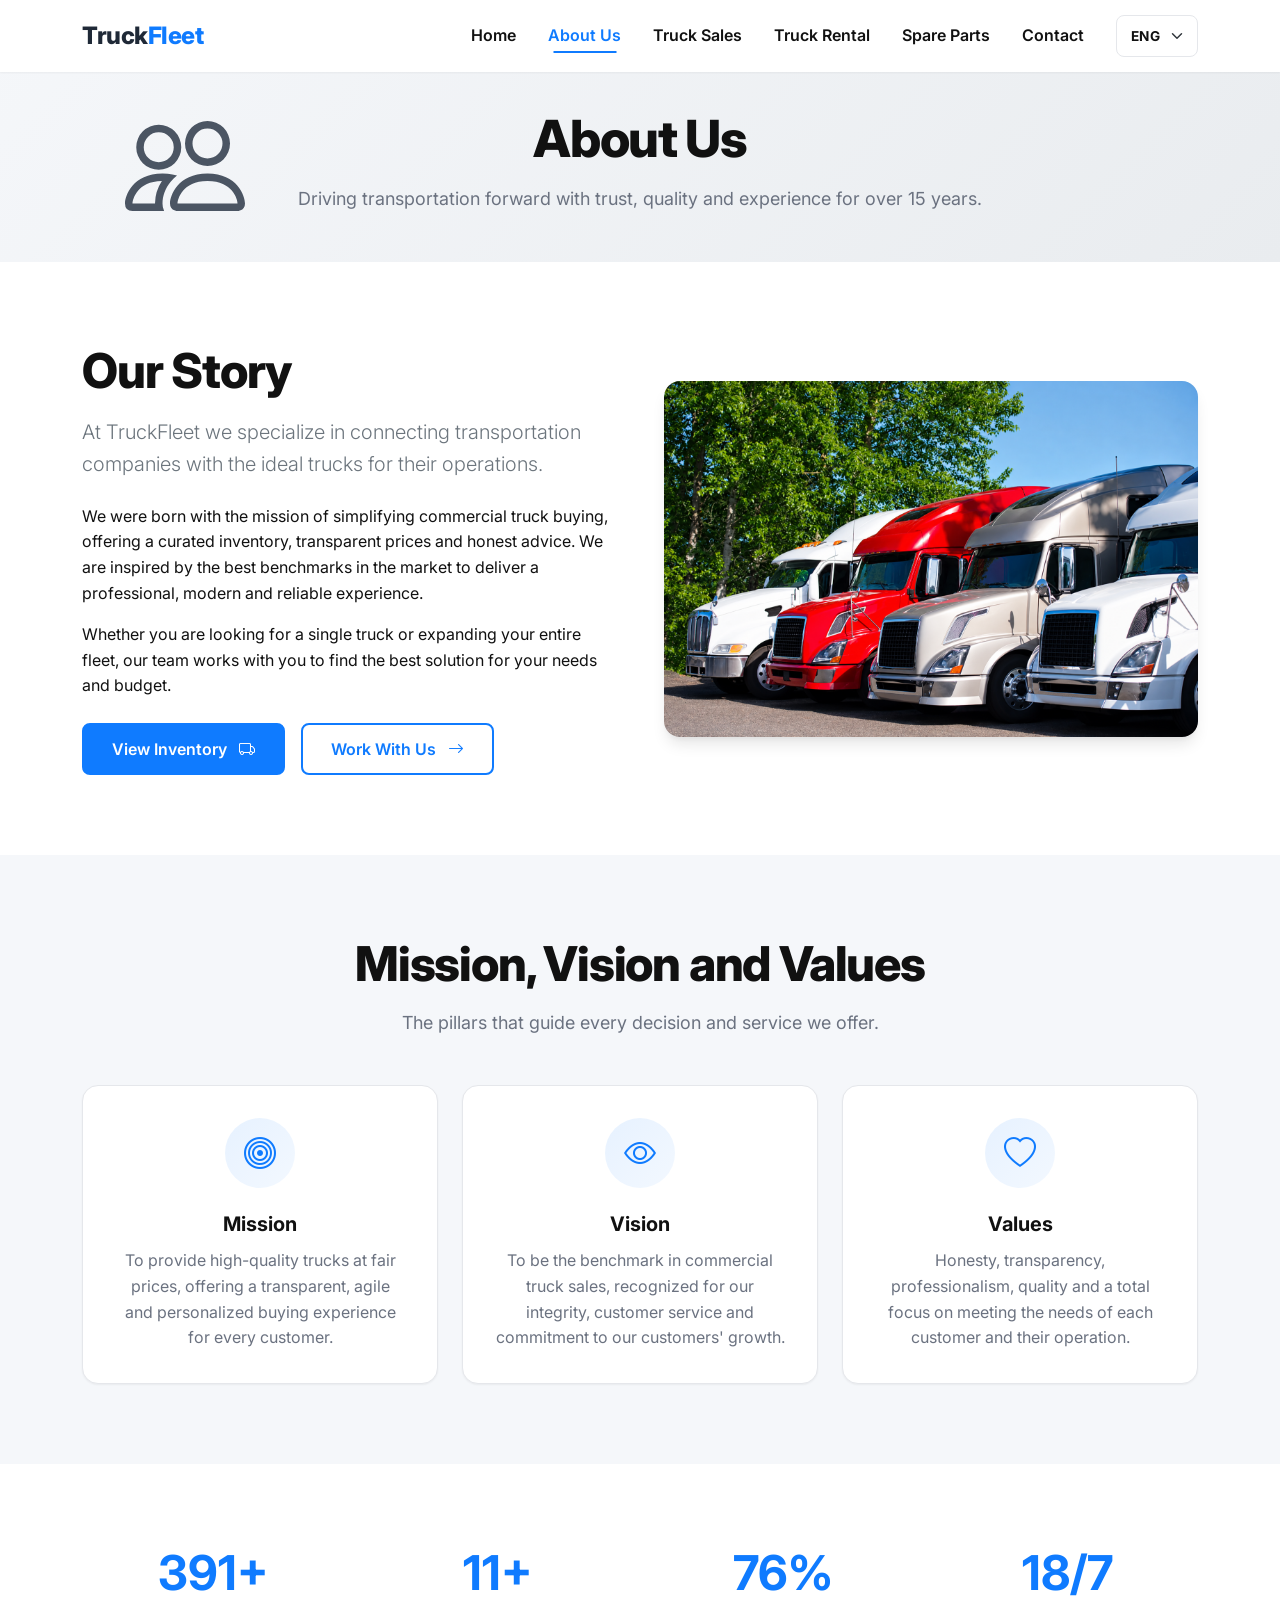
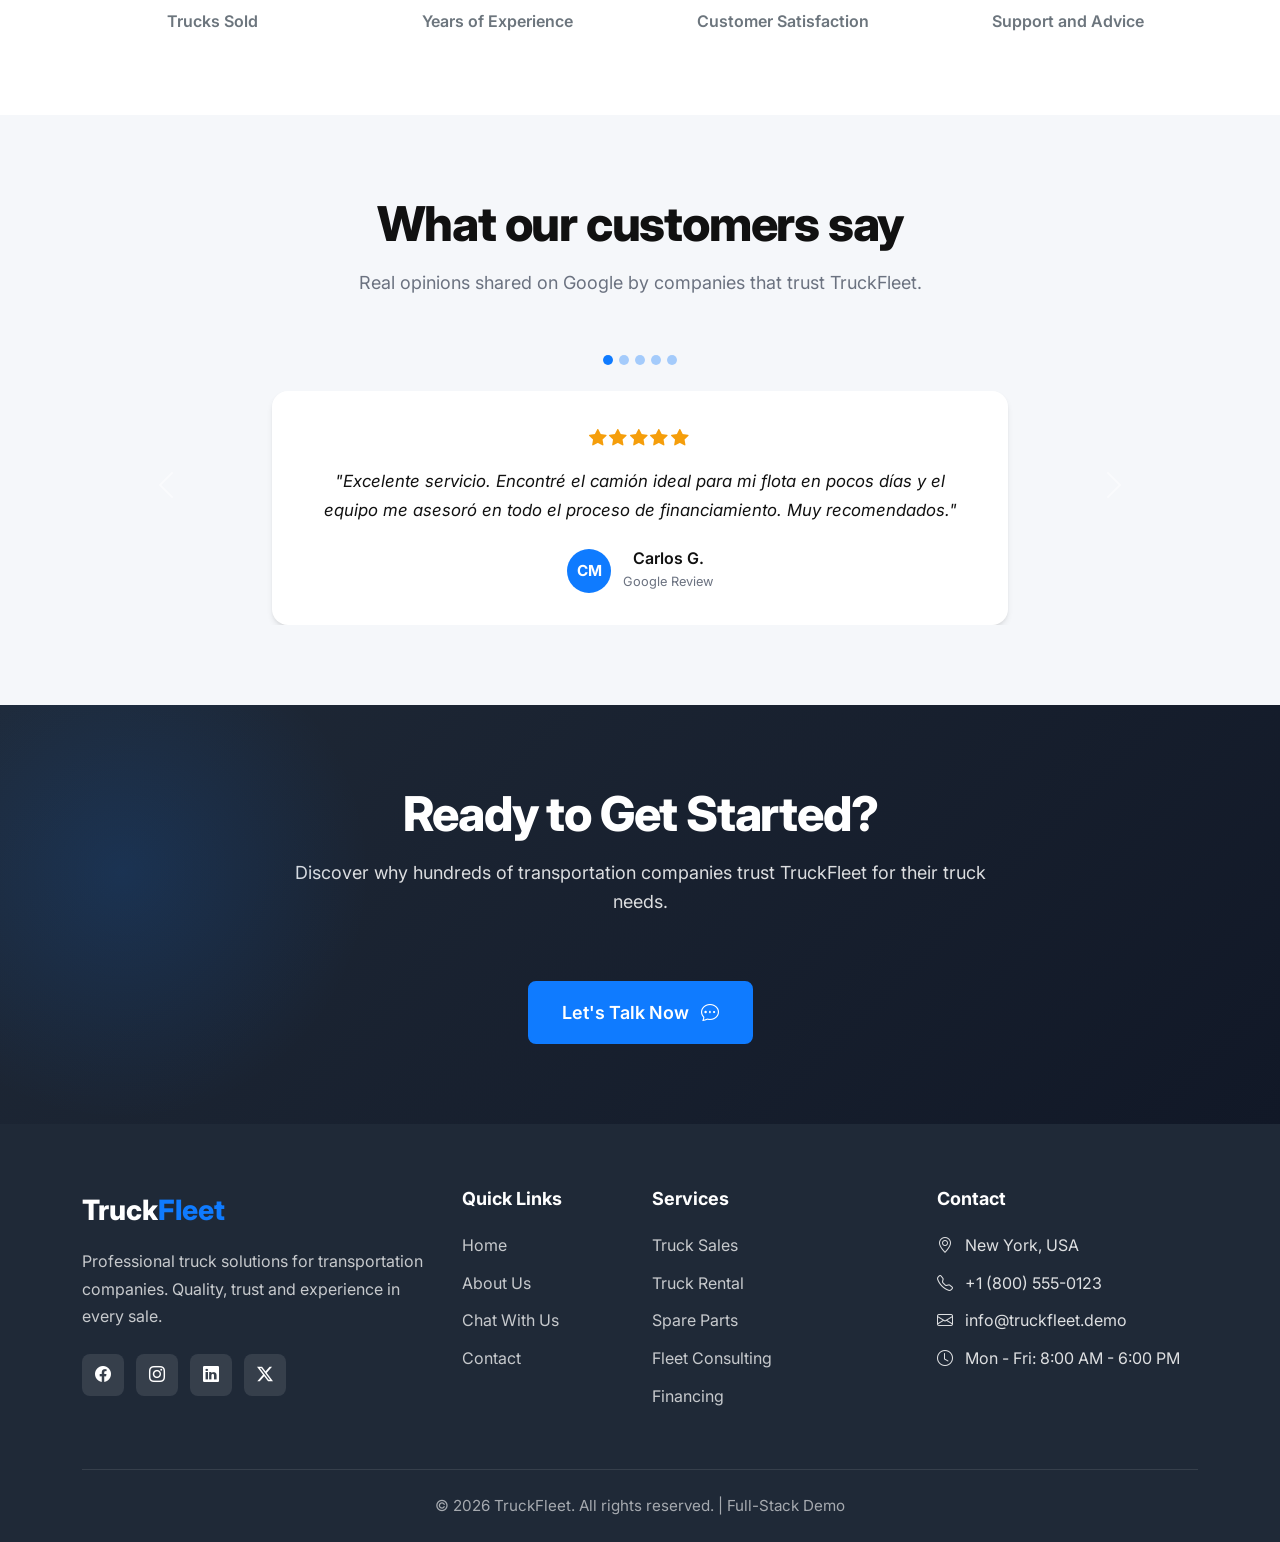
==== commit 18291ff0: "cambios en reviews" ====
--- a/frontend/pages/about.html
+++ b/frontend/pages/about.html
@@ -257,7 +257,7 @@
                   <div class="review-author">
                     <div class="review-avatar">CM</div>
                     <div>
-                      <h6 class="review-name mb-0">Carlos M.</h6>
+                      <h6 class="review-name mb-0">Carlos G.</h6>
                       <small class="review-source">Google Review</small>
                     </div>
                   </div>
@@ -280,7 +280,7 @@
                   <div class="review-author">
                     <div class="review-avatar">AR</div>
                     <div>
-                      <h6 class="review-name mb-0">Ana R.</h6>
+                      <h6 class="review-name mb-0">Rafael V.</h6>
                       <small class="review-source">Google Review</small>
                     </div>
                   </div>
@@ -303,7 +303,7 @@
                   <div class="review-author">
                     <div class="review-avatar">JL</div>
                     <div>
-                      <h6 class="review-name mb-0">Jorge L.</h6>
+                      <h6 class="review-name mb-0">Gerardo V.</h6>
                       <small class="review-source">Google Review</small>
                     </div>
                   </div>
@@ -326,7 +326,7 @@
                   <div class="review-author">
                     <div class="review-avatar">MG</div>
                     <div>
-                      <h6 class="review-name mb-0">María G.</h6>
+                      <h6 class="review-name mb-0">Jose M.</h6>
                       <small class="review-source">Google Review</small>
                     </div>
                   </div>
@@ -349,7 +349,7 @@
                   <div class="review-author">
                     <div class="review-avatar">LP</div>
                     <div>
-                      <h6 class="review-name mb-0">Luis P.</h6>
+                      <h6 class="review-name mb-0">Amilcar DL.</h6>
                       <small class="review-source">Google Review</small>
                     </div>
                   </div>
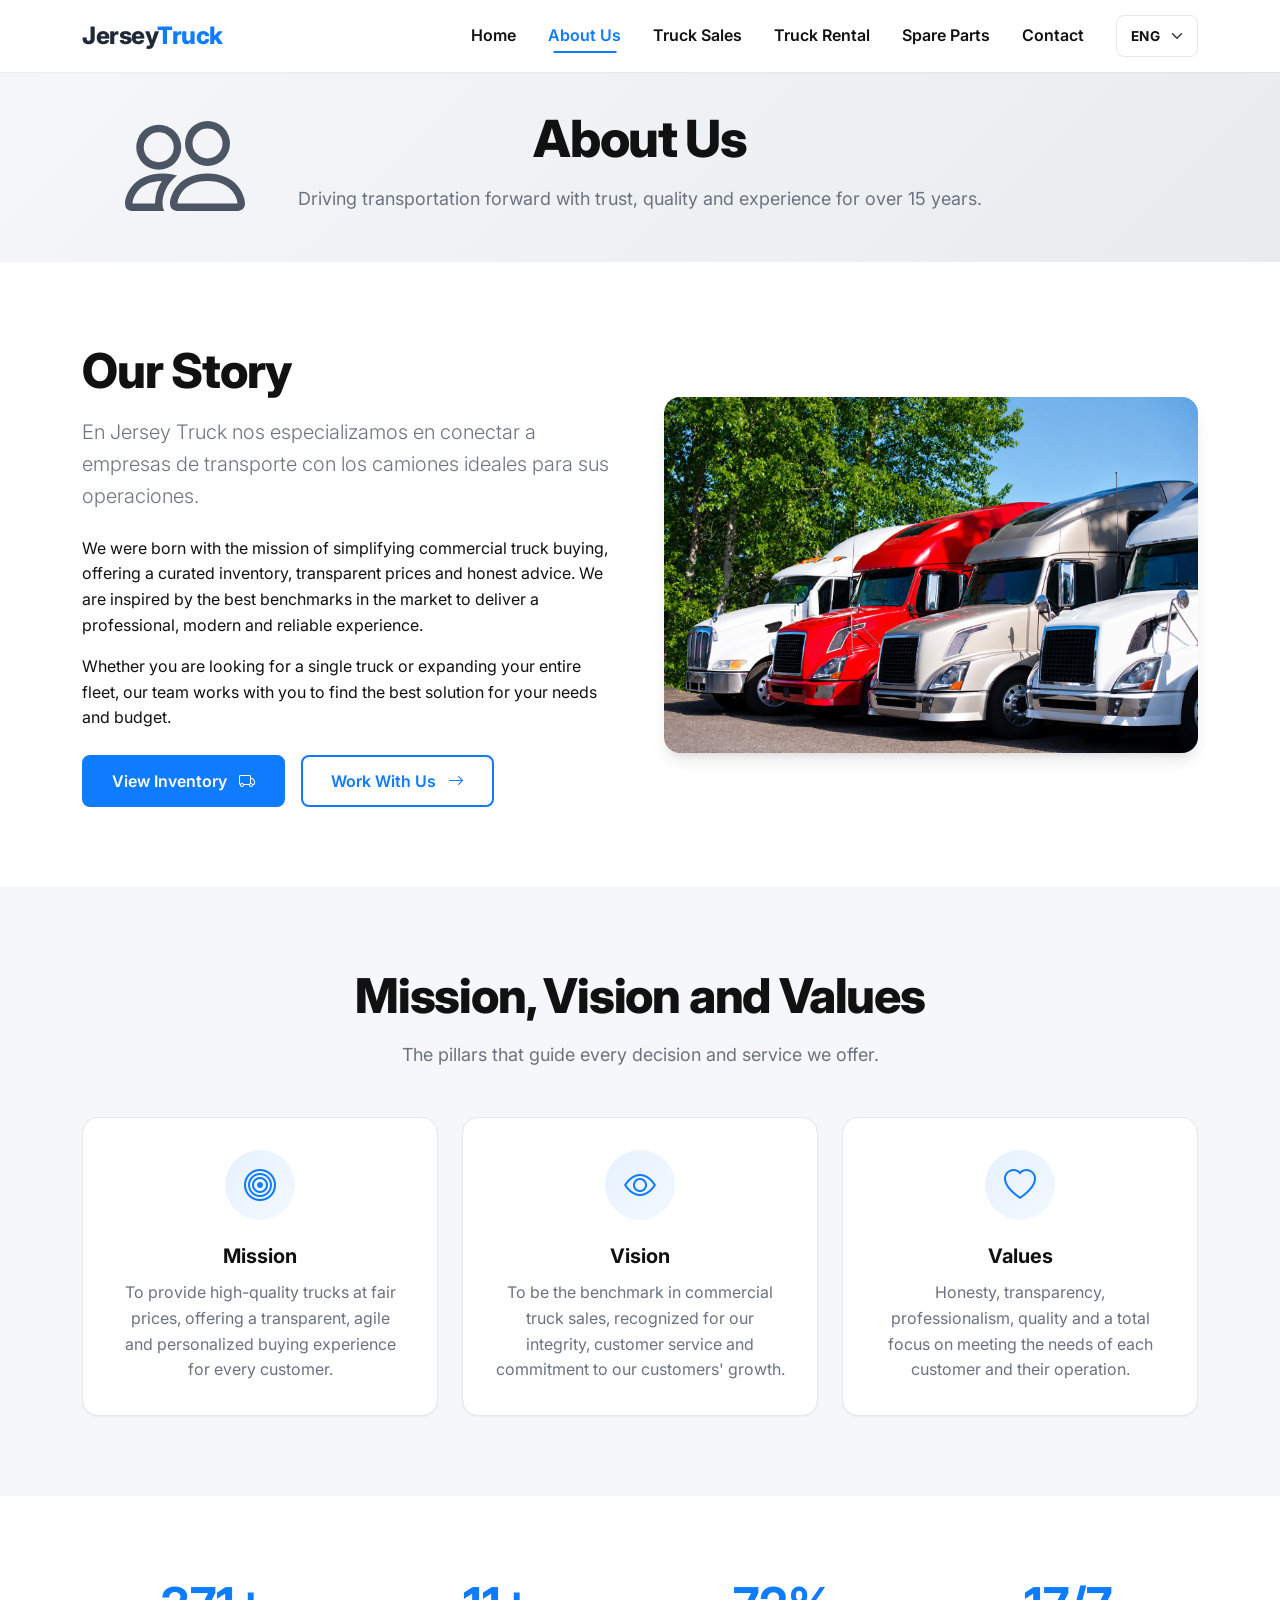
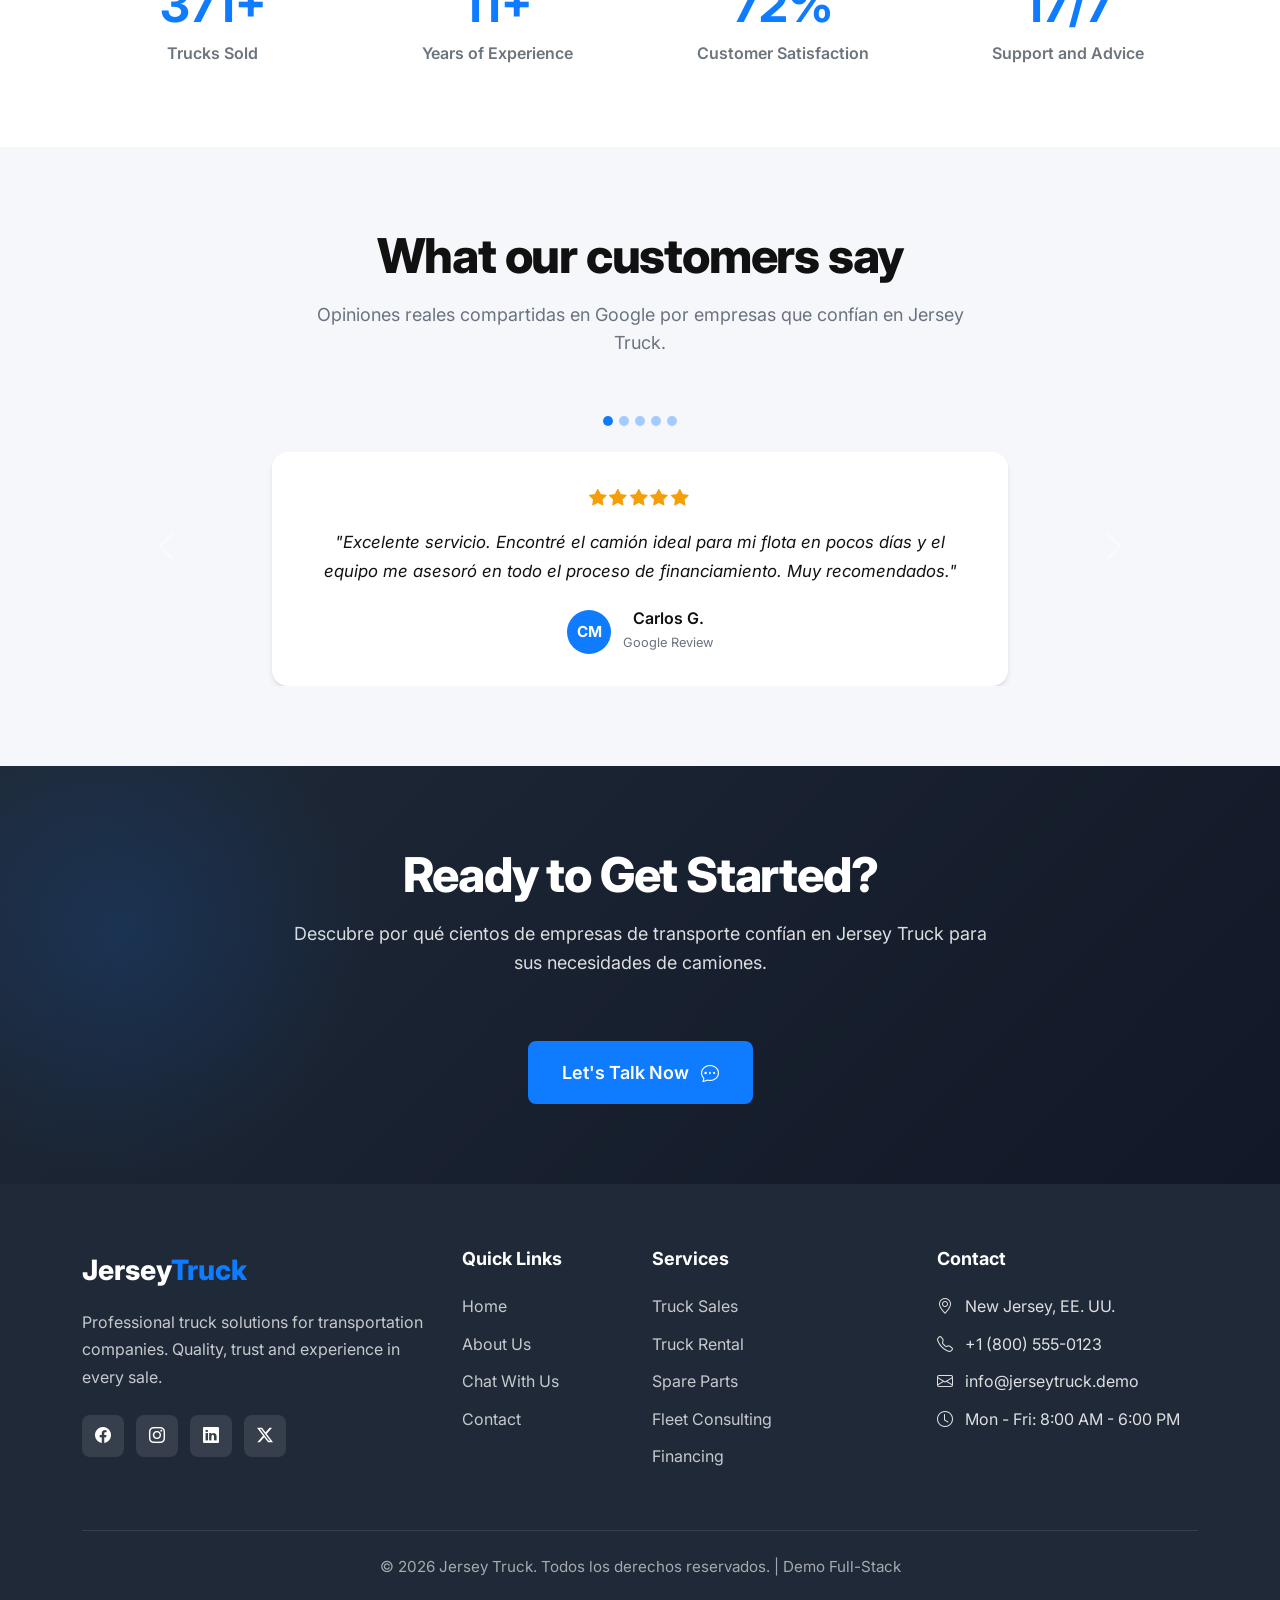
==== commit bb391bfe: "cambios en nombre" ====
--- a/frontend/pages/about.html
+++ b/frontend/pages/about.html
@@ -4,8 +4,8 @@
 <head>
   <meta charset="UTF-8" />
   <meta name="viewport" content="width=device-width, initial-scale=1.0" />
-  <meta name="description" content="TruckFleet - Conoce nuestra historia, misión, visión y valores." />
-  <title>TruckFleet | Nosotros</title>
+  <meta name="description" content="Jersey Truck - Conoce nuestra historia, misión, visión y valores." />
+  <title>Jersey Truck | Nosotros</title>
 
   <!-- Idioma: aplica la preferencia antes de pintar para evitar parpadeos -->
   <script>
@@ -48,7 +48,7 @@
   <nav class="navbar navbar-expand-lg navbar-light fixed-top">
     <div class="container">
       <a class="navbar-brand" href="../../index.html">
-        Truck<span>Fleet</span>
+        Jersey<span>Truck</span>
       </a>
       <button class="navbar-toggler" type="button" data-bs-toggle="collapse" data-bs-target="#navbarNav"
         aria-controls="navbarNav" aria-expanded="false" aria-label="Alternar navegación">
@@ -112,7 +112,7 @@
         <div class="col-lg-6">
           <h2 class="section-title mb-3">Nuestra Historia</h2>
           <p class="lead text-secondary mb-4">
-            En TruckFleet nos especializamos en conectar a empresas de
+            En Jersey Truck nos especializamos en conectar a empresas de
             transporte con los camiones ideales para sus operaciones.
           </p>
           <p class="mb-3">
@@ -230,7 +230,7 @@
         <h2 class="section-title">Lo que dicen nuestros clientes</h2>
         <p class="section-subtitle">
           Opiniones reales compartidas en Google por empresas que confían en
-          TruckFleet.
+          Jersey Truck.
         </p>
       </div>
       <div id="reviewsCarousel" class="carousel slide review-carousel" data-bs-ride="carousel" data-bs-interval="5000">
@@ -343,7 +343,7 @@
                   </div>
                   <p class="review-text">
                     "La página es muy fácil de usar y el inventario está siempre
-                    actualizado. Recomiendo TruckFleet sin dudar a otros
+                    actualizado. Recomiendo Jersey Truck sin dudar a otros
                     transportistas."
                   </p>
                   <div class="review-author">
@@ -378,7 +378,7 @@
           <h2 class="section-title">¿Listo para Empezar?</h2>
           <p class="section-subtitle">
             Descubre por qué cientos de empresas de transporte confían en
-            TruckFleet para sus necesidades de camiones.
+            Jersey Truck para sus necesidades de camiones.
           </p>
           <a href="./contact.html" class="btn btn-primary btn-lg mt-3">
             Hablemos Ahora
@@ -394,7 +394,7 @@
     <div class="container">
       <div class="row g-4">
         <div class="col-lg-4 col-md-6">
-          <a class="footer-brand" href="../../index.html">Truck<span>Fleet</span></a>
+          <a class="footer-brand" href="../../index.html">Jersey<span>Truck</span></a>
           <p class="footer-text">
             Soluciones profesionales en camiones para empresas de transporte.
             Calidad, confianza y experiencia en cada venta.
@@ -428,9 +428,9 @@
         <div class="col-lg-3 col-md-6">
           <h5 class="footer-title">Contacto</h5>
           <ul class="footer-links">
-            <li><i class="bi bi-geo-alt me-2"></i> New York, EE. UU.</li>
+            <li><i class="bi bi-geo-alt me-2"></i> New Jersey, EE. UU.</li>
             <li><i class="bi bi-telephone me-2"></i> +1 (800) 555-0123</li>
-            <li><i class="bi bi-envelope me-2"></i> info@truckfleet.demo</li>
+            <li><i class="bi bi-envelope me-2"></i> info@jerseytruck.demo</li>
             <li><i class="bi bi-clock me-2"></i> Lun - Vie: 8:00 AM - 6:00 PM</li>
           </ul>
         </div>
@@ -438,7 +438,7 @@
       <div class="footer-bottom">
         <div class="text-center">
           <p class="copyright">
-            &copy; <span id="current-year"></span> TruckFleet. Todos los
+            &copy; <span id="current-year"></span> Jersey Truck. Todos los
             derechos reservados. | Demo Full-Stack
           </p>
         </div>
--- a/frontend/assets/css/styles.css
+++ b/frontend/assets/css/styles.css
@@ -1804,7 +1804,8 @@
   transition: var(--transition-base);
 }
 
-.detail-thumb img {
+.detail-thumb img,
+.detail-thumb video {
   display: block;
   width: 100%;
   height: 100%;
@@ -1833,6 +1834,21 @@
   font-weight: 600;
 }
 
+.detail-thumb-video-badge {
+  position: absolute;
+  left: 0.25rem;
+  top: 0.25rem;
+  padding: 0.1rem 0.4rem;
+  border-radius: 0.35rem;
+  background-color: rgba(220, 53, 69, 0.85);
+  color: var(--white);
+  font-size: 0.65rem;
+  font-weight: 700;
+  letter-spacing: 0.02em;
+  text-transform: uppercase;
+  pointer-events: none;
+}
+
 /* Pestañas */
 
 .detail-tabs {
